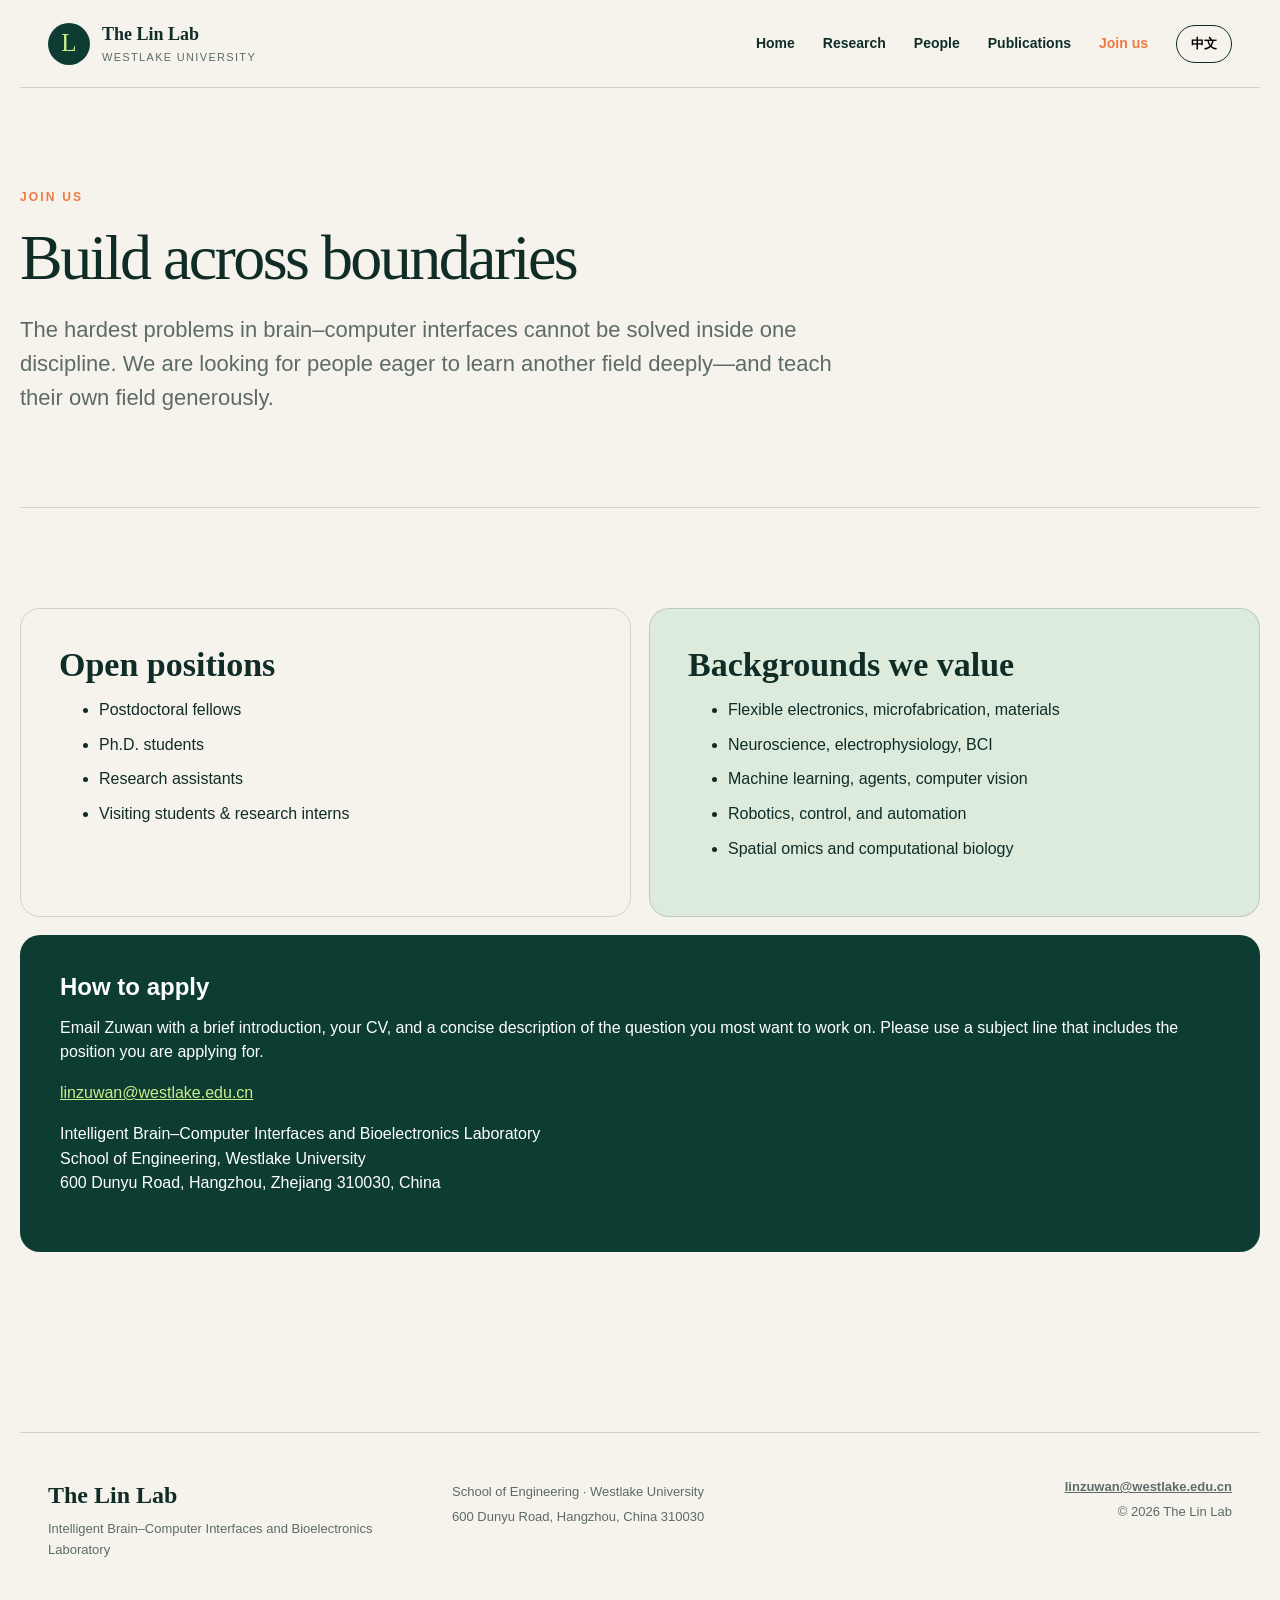
==== join.html @ be846b17 "Rebuild lab site as bilingual multi-page experience" ====
<!doctype html><html lang="en"><head><meta charset="utf-8"><meta name="viewport" content="width=device-width,initial-scale=1"><title>Join · The Lin Lab</title><link rel="stylesheet" href="site-v2.css"><script defer src="site-v2.js"></script></head><body><header class="site-header" data-site-header></header><main><section class="page-intro wrap"><div class="eyebrow" data-en="Join us" data-zh="加入我们"></div><h1 data-en="Build across boundaries" data-zh="跨越边界，创造未来"></h1><p data-en="The hardest problems in brain–computer interfaces cannot be solved inside one discipline. We are looking for people eager to learn another field deeply—and teach their own field generously." data-zh="脑机接口中最困难的问题，无法在单一学科内解决。我们寻找愿意深入学习另一领域、也乐于分享自身专长的伙伴。"></p></section><section class="section wrap"><div class="join-grid"><article class="join-card"><h2 data-en="Open positions" data-zh="招募岗位"></h2><ul><li data-en="Postdoctoral fellows" data-zh="博士后"></li><li data-en="Ph.D. students" data-zh="博士研究生"></li><li data-en="Research assistants" data-zh="科研助理"></li><li data-en="Visiting students &amp; research interns" data-zh="访问学生与科研实习生"></li></ul></article><article class="join-card"><h2 data-en="Backgrounds we value" data-zh="我们重视的背景"></h2><ul><li data-en="Flexible electronics, microfabrication, materials" data-zh="柔性电子、微纳加工与材料"></li><li data-en="Neuroscience, electrophysiology, BCI" data-zh="神经科学、电生理与脑机接口"></li><li data-en="Machine learning, agents, computer vision" data-zh="机器学习、智能体与计算机视觉"></li><li data-en="Robotics, control, and automation" data-zh="机器人、控制与自动化"></li><li data-en="Spatial omics and computational biology" data-zh="空间组学与计算生物学"></li></ul></article></div><div class="contact-box"><h2 data-en="How to apply" data-zh="申请方式"></h2><p data-en="Email Zuwan with a brief introduction, your CV, and a concise description of the question you most want to work on. Please use a subject line that includes the position you are applying for." data-zh="请发送邮件给林祖万，并附上简短自我介绍、个人简历，以及你最希望探索的科学问题。邮件主题请注明申请岗位。"></p><p><a href="mailto:linzuwan@westlake.edu.cn">linzuwan@westlake.edu.cn</a></p><p data-en="Intelligent Brain–Computer Interfaces and Bioelectronics Laboratory<br>School of Engineering, Westlake University<br>600 Dunyu Road, Hangzhou, Zhejiang 310030, China" data-zh="智能脑机接口与生物电子实验室<br>西湖大学工学院<br>浙江省杭州市西湖区墩余路600号，310030"></p></div></section></main><footer class="site-footer" data-site-footer></footer></body></html>
---- site-v2.css ----
:root{--ink:#102c27;--paper:#f6f3ec;--white:#fff;--green:#0d3d32;--mint:#dcebdc;--lime:#cdec8b;--orange:#ef7944;--line:rgba(16,44,39,.16);--muted:#5d6b67;--max:1240px}*{box-sizing:border-box}html{scroll-behavior:smooth}body{margin:0;background:var(--paper);color:var(--ink);font-family:Inter,"Helvetica Neue",Arial,"PingFang SC","Microsoft YaHei",sans-serif;line-height:1.55}a{color:inherit}img{display:block;max-width:100%}.site-header{height:88px;display:flex;align-items:center;gap:28px;max-width:var(--max);margin:auto;padding:0 28px;border-bottom:1px solid var(--line)}.brand{display:flex;align-items:center;gap:12px;text-decoration:none;margin-right:auto}.brand-mark{display:grid;place-items:center;width:42px;height:42px;border-radius:50%;background:var(--green);color:var(--lime);font-family:Georgia,serif;font-size:25px}.brand b,.brand small{display:block}.brand b{font-family:Georgia,serif;font-size:18px}.brand small{font-size:11px;letter-spacing:.12em;text-transform:uppercase;color:var(--muted)}nav{display:flex;gap:28px}nav a{text-decoration:none;font-size:14px;font-weight:650}nav a[aria-current=page]{color:var(--orange)}.language-toggle,.menu-toggle{border:1px solid var(--ink);background:transparent;border-radius:99px;padding:9px 14px;font-weight:700}.menu-toggle{display:none}.wrap{max-width:var(--max);margin:auto;padding:0 28px}.hero{display:grid;grid-template-columns:1.1fr .9fr;min-height:680px;border-bottom:1px solid var(--line)}.hero-copy{padding:90px 5vw 70px max(28px,calc((100vw - var(--max))/2 + 28px));display:flex;flex-direction:column;justify-content:center}.eyebrow{font-size:12px;font-weight:800;letter-spacing:.18em;text-transform:uppercase;color:var(--orange)}h1,h2,h3{margin:0;line-height:1.03}h1{font-family:Georgia,"Times New Roman",serif;font-size:clamp(54px,7.2vw,108px);font-weight:500;letter-spacing:-.055em}.hero h1 em{color:var(--green);font-style:italic}.lead{max-width:720px;font-size:clamp(18px,1.7vw,24px);color:var(--muted);margin:28px 0}.button-row{display:flex;gap:12px;flex-wrap:wrap}.button{display:inline-block;padding:13px 20px;border-radius:99px;background:var(--green);color:white;text-decoration:none;font-size:14px;font-weight:750}.button.secondary{background:transparent;border:1px solid var(--ink);color:var(--ink)}.hero-art{background:var(--green);position:relative;overflow:hidden;display:grid;place-items:center}.orbit{width:min(78%,500px);aspect-ratio:1;border:1px solid rgba(255,255,255,.4);border-radius:50%;position:relative;animation:spin 40s linear infinite}.orbit:before,.orbit:after{content:"";position:absolute;border-radius:50%;border:1px solid rgba(255,255,255,.22)}.orbit:before{inset:15%}.orbit:after{inset:34%;background:var(--lime);border:0}.node{position:absolute;width:92px;height:92px;border-radius:50%;display:grid;place-items:center;text-align:center;font-weight:800;font-size:13px;line-height:1.15;background:var(--paper);color:var(--green);animation:spin 40s linear infinite reverse}.node.one{left:-25px;top:46%}.node.two{right:4%;top:-24px;background:var(--orange);color:white}.node.three{right:-15px;bottom:5%;background:var(--mint)}@keyframes spin{to{transform:rotate(360deg)}}.section{padding:100px 0}.section-head{display:grid;grid-template-columns:.55fr 1.45fr;gap:30px;margin-bottom:52px}.section-head h2,.page-intro h1{font-family:Georgia,serif;font-size:clamp(44px,5vw,72px);font-weight:500;letter-spacing:-.04em}.section-head p{font-size:20px;color:var(--muted);max-width:720px;margin:0}.framework{display:grid;grid-template-columns:repeat(3,1fr);gap:16px}.framework article{min-height:350px;padding:32px;border:1px solid var(--line);border-radius:20px;display:flex;flex-direction:column}.framework article:nth-child(2){background:var(--mint)}.framework article:nth-child(3){background:var(--green);color:white}.number{font-family:Georgia,serif;font-size:52px;color:var(--orange)}.framework h3{font-family:Georgia,serif;font-size:31px;margin:auto 0 15px}.framework p{margin:0;opacity:.75}.flow{margin-top:18px;border:1px solid var(--line);border-radius:99px;padding:18px 25px;display:flex;justify-content:space-between;text-transform:uppercase;font-size:12px;font-weight:800;letter-spacing:.11em}.flow i{color:var(--orange)}.dark{background:var(--green);color:white}.dark .section-head p{color:rgba(255,255,255,.67)}.work-grid{display:grid;grid-template-columns:1.2fr .8fr;gap:18px}.work-card{position:relative;background:white;border-radius:20px;overflow:hidden;min-height:360px}.work-card img{width:100%;height:100%;object-fit:cover}.work-card:first-child{grid-row:span 2}.work-card .caption{position:absolute;left:14px;right:14px;bottom:14px;background:rgba(246,243,236,.94);padding:18px;border-radius:14px}.caption small{color:var(--orange);font-weight:800;text-transform:uppercase}.caption h3{font-size:20px;margin-top:5px}.join-band{display:grid;grid-template-columns:1.2fr .8fr;gap:30px;align-items:end;padding:70px;border-radius:24px;background:var(--lime)}.join-band h2{font-family:Georgia,serif;font-size:clamp(44px,6vw,78px);font-weight:500}.join-band p{font-size:20px}.page-intro{padding:100px 0 70px;border-bottom:1px solid var(--line)}.page-intro .eyebrow{margin-bottom:18px}.page-intro p{font-size:22px;max-width:850px;color:var(--muted)}.pillar{display:grid;grid-template-columns:130px 1fr 1fr;gap:30px;padding:46px 0;border-top:1px solid var(--line)}.pillar-index{font-family:Georgia,serif;font-size:58px;color:var(--orange)}.pillar h2{font-family:Georgia,serif;font-size:36px}.pillar p{margin:0;color:var(--muted)}.methods{display:flex;flex-wrap:wrap;gap:10px;margin-top:25px}.methods span{border:1px solid var(--line);padding:9px 13px;border-radius:99px;font-size:12px;font-weight:750}.person{display:grid;grid-template-columns:.7fr 1.3fr;gap:70px;align-items:start}.person img{border-radius:20px;width:100%;aspect-ratio:4/5;object-fit:cover}.person h2{font-family:Georgia,serif;font-size:52px}.person .role{color:var(--orange);font-weight:750}.person p{font-size:18px;color:var(--muted)}.timeline{margin-top:30px;border-top:1px solid var(--line)}.timeline div{display:grid;grid-template-columns:100px 1fr;gap:15px;padding:12px 0;border-bottom:1px solid var(--line)}.recruit-card{padding:38px;border-radius:20px;background:var(--mint)}.pub-category{margin:85px 0}.pub-category-head{display:grid;grid-template-columns:.7fr 1.3fr;gap:25px;margin-bottom:25px}.pub-category h2{font-family:Georgia,serif;font-size:40px}.publication{display:grid;grid-template-columns:260px 1fr;gap:28px;padding:24px 0;border-top:1px solid var(--line)}.publication img{width:260px;height:160px;object-fit:cover;border-radius:12px;background:white}.publication h3{font-size:20px;line-height:1.25}.authors{font-size:13px;color:var(--muted);margin:10px 0}.venue{font-weight:750}.pub-link{display:inline-block;margin-top:9px;color:var(--orange);font-size:13px;font-weight:800}.join-grid{display:grid;grid-template-columns:1fr 1fr;gap:18px}.join-card{padding:38px;border:1px solid var(--line);border-radius:20px}.join-card:nth-child(2){background:var(--mint)}.join-card h2{font-family:Georgia,serif;font-size:34px}.join-card li{margin-bottom:10px}.contact-box{margin-top:18px;padding:40px;background:var(--green);border-radius:20px;color:white}.contact-box a{color:var(--lime)}.site-footer{max-width:var(--max);margin:80px auto 0;padding:44px 28px;border-top:1px solid var(--line);display:grid;grid-template-columns:1fr 1fr 1fr;gap:28px;font-size:13px;color:var(--muted)}.footer-brand{font-family:Georgia,serif;font-size:24px;color:var(--ink);text-decoration:none}.site-footer p{margin:5px 0}.site-footer>div:last-child{text-align:right}.site-footer a{font-weight:700}
@media(max-width:800px){.site-header{height:auto;min-height:76px;flex-wrap:wrap;padding:16px 20px}.menu-toggle{display:block}.site-header nav{display:none;order:4;width:100%;flex-direction:column;gap:0}.site-header.menu-open nav{display:flex}.site-header nav a{padding:12px 0;border-top:1px solid var(--line)}.language-toggle{padding:8px 11px}.hero{grid-template-columns:1fr}.hero-copy{padding:75px 22px}.hero-art{min-height:420px}.section{padding:70px 0}.wrap{padding:0 20px}.section-head,.framework,.work-grid,.join-band,.person,.pub-category-head,.join-grid,.site-footer{grid-template-columns:1fr}.framework article{min-height:270px}.flow{border-radius:18px;flex-wrap:wrap;gap:10px}.work-card:first-child{grid-row:auto}.work-card{min-height:300px}.join-band{padding:38px}.pillar{grid-template-columns:70px 1fr}.pillar>p{grid-column:2}.publication{grid-template-columns:110px 1fr;gap:15px}.publication img{width:110px;height:100px}.site-footer>div:last-child{text-align:left}}
@media(prefers-reduced-motion:reduce){html{scroll-behavior:auto}.orbit,.node{animation:none}}
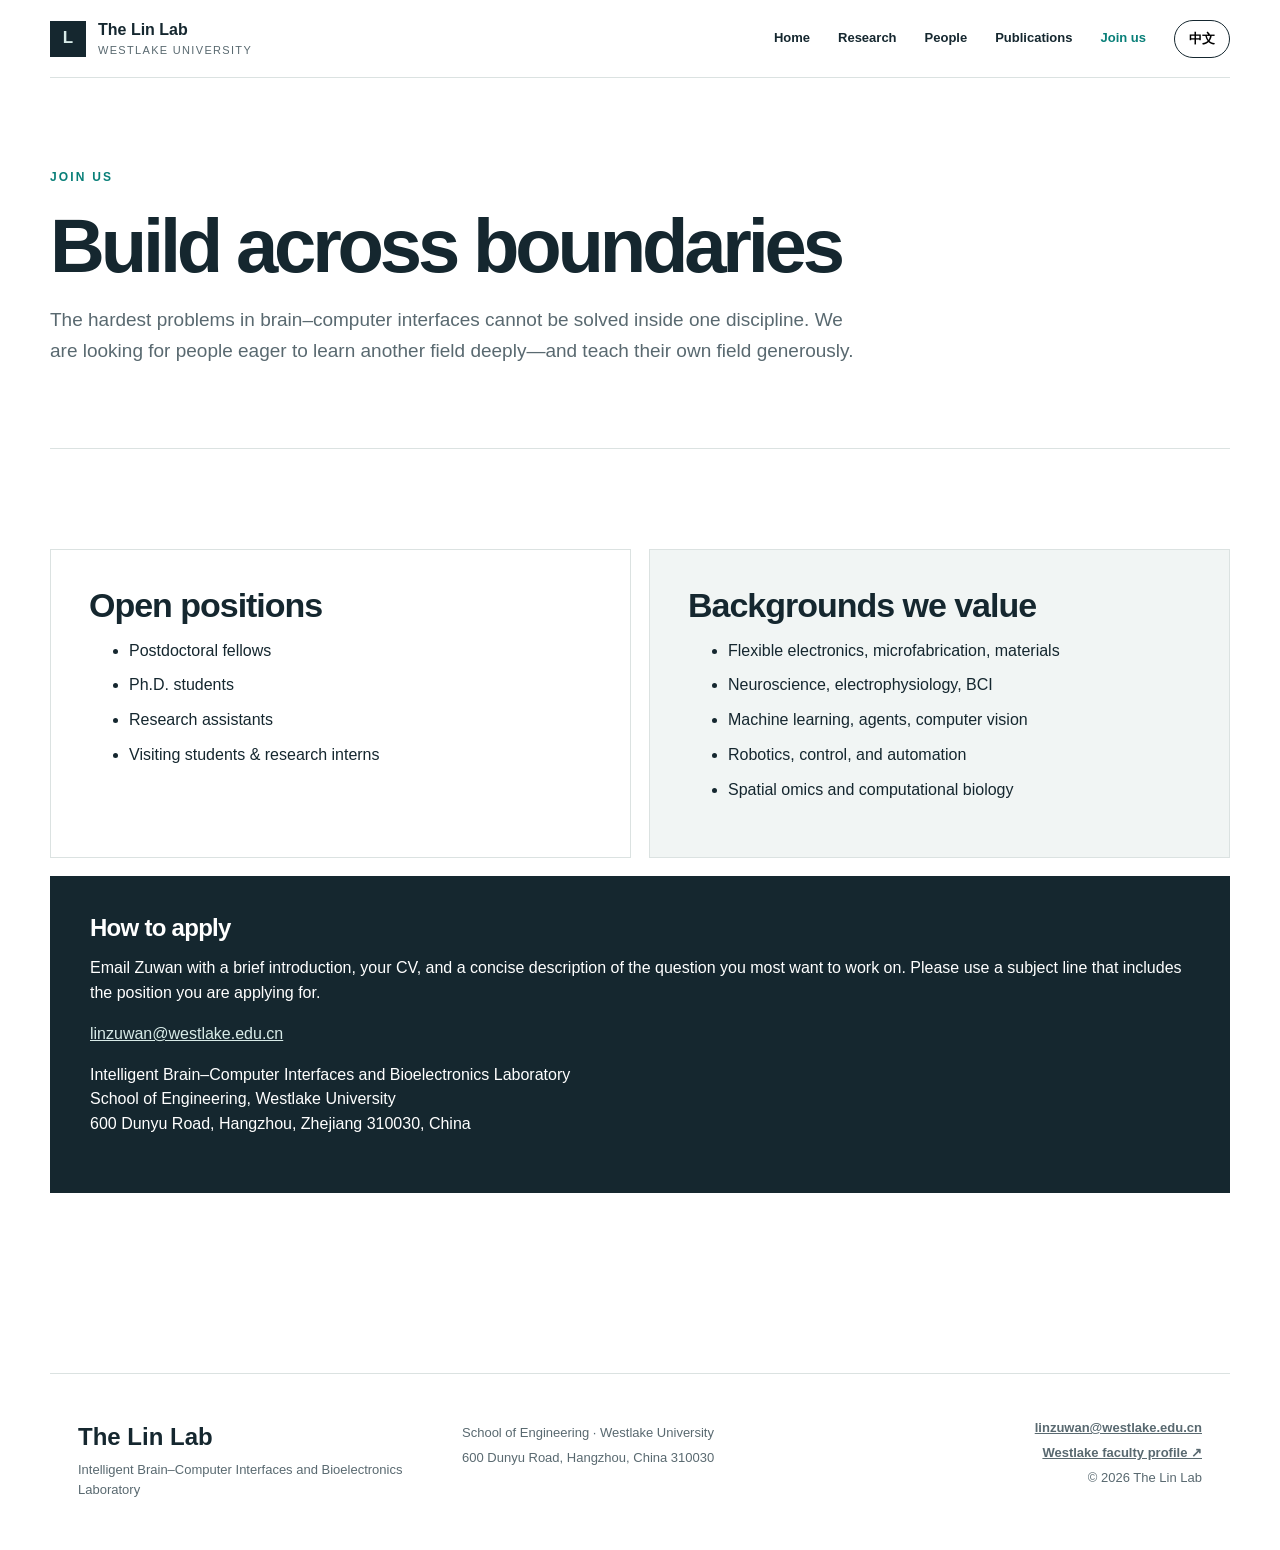
==== commit 3e1141c4: "Refine lab site with clean academic layout" ====
--- a/join.html
+++ b/join.html
@@ -1 +1 @@
-<!doctype html><html lang="en"><head><meta charset="utf-8"><meta name="viewport" content="width=device-width,initial-scale=1"><title>Join · The Lin Lab</title><link rel="stylesheet" href="site-v2.css"><script defer src="site-v2.js"></script></head><body><header class="site-header" data-site-header></header><main><section class="page-intro wrap"><div class="eyebrow" data-en="Join us" data-zh="加入我们"></div><h1 data-en="Build across boundaries" data-zh="跨越边界，创造未来"></h1><p data-en="The hardest problems in brain–computer interfaces cannot be solved inside one discipline. We are looking for people eager to learn another field deeply—and teach their own field generously." data-zh="脑机接口中最困难的问题，无法在单一学科内解决。我们寻找愿意深入学习另一领域、也乐于分享自身专长的伙伴。"></p></section><section class="section wrap"><div class="join-grid"><article class="join-card"><h2 data-en="Open positions" data-zh="招募岗位"></h2><ul><li data-en="Postdoctoral fellows" data-zh="博士后"></li><li data-en="Ph.D. students" data-zh="博士研究生"></li><li data-en="Research assistants" data-zh="科研助理"></li><li data-en="Visiting students &amp; research interns" data-zh="访问学生与科研实习生"></li></ul></article><article class="join-card"><h2 data-en="Backgrounds we value" data-zh="我们重视的背景"></h2><ul><li data-en="Flexible electronics, microfabrication, materials" data-zh="柔性电子、微纳加工与材料"></li><li data-en="Neuroscience, electrophysiology, BCI" data-zh="神经科学、电生理与脑机接口"></li><li data-en="Machine learning, agents, computer vision" data-zh="机器学习、智能体与计算机视觉"></li><li data-en="Robotics, control, and automation" data-zh="机器人、控制与自动化"></li><li data-en="Spatial omics and computational biology" data-zh="空间组学与计算生物学"></li></ul></article></div><div class="contact-box"><h2 data-en="How to apply" data-zh="申请方式"></h2><p data-en="Email Zuwan with a brief introduction, your CV, and a concise description of the question you most want to work on. Please use a subject line that includes the position you are applying for." data-zh="请发送邮件给林祖万，并附上简短自我介绍、个人简历，以及你最希望探索的科学问题。邮件主题请注明申请岗位。"></p><p><a href="mailto:linzuwan@westlake.edu.cn">linzuwan@westlake.edu.cn</a></p><p data-en="Intelligent Brain–Computer Interfaces and Bioelectronics Laboratory<br>School of Engineering, Westlake University<br>600 Dunyu Road, Hangzhou, Zhejiang 310030, China" data-zh="智能脑机接口与生物电子实验室<br>西湖大学工学院<br>浙江省杭州市西湖区墩余路600号，310030"></p></div></section></main><footer class="site-footer" data-site-footer></footer></body></html>
+<!doctype html><html lang="en"><head><meta charset="utf-8"><meta name="viewport" content="width=device-width,initial-scale=1"><title>Join · The Lin Lab</title><meta name="description" content="Join the founding team of the Lin Lab at Westlake University."><meta property="og:title" content="Join · The Lin Lab"><meta property="og:description" content="Build across boundaries in bioelectronics, neuroscience, AI, robotics, and quantitative biology."><meta property="og:image" content="https://linzw14.github.io/og-v4.png"><meta name="twitter:card" content="summary_large_image"><meta name="twitter:image" content="https://linzw14.github.io/og-v4.png"><link rel="stylesheet" href="site-v2.css"><script defer src="site-v2.js"></script></head><body><header class="site-header" data-site-header></header><main><section class="page-intro wrap"><div class="eyebrow" data-en="Join us" data-zh="加入我们"></div><h1 data-en="Build across boundaries" data-zh="跨越边界，创造未来"></h1><p data-en="The hardest problems in brain–computer interfaces cannot be solved inside one discipline. We are looking for people eager to learn another field deeply—and teach their own field generously." data-zh="脑机接口中最困难的问题，无法在单一学科内解决。我们寻找愿意深入学习另一领域、也乐于分享自身专长的伙伴。"></p></section><section class="section wrap"><div class="join-grid"><article class="join-card"><h2 data-en="Open positions" data-zh="招募岗位"></h2><ul><li data-en="Postdoctoral fellows" data-zh="博士后"></li><li data-en="Ph.D. students" data-zh="博士研究生"></li><li data-en="Research assistants" data-zh="科研助理"></li><li data-en="Visiting students &amp; research interns" data-zh="访问学生与科研实习生"></li></ul></article><article class="join-card"><h2 data-en="Backgrounds we value" data-zh="我们重视的背景"></h2><ul><li data-en="Flexible electronics, microfabrication, materials" data-zh="柔性电子、微纳加工与材料"></li><li data-en="Neuroscience, electrophysiology, BCI" data-zh="神经科学、电生理与脑机接口"></li><li data-en="Machine learning, agents, computer vision" data-zh="机器学习、智能体与计算机视觉"></li><li data-en="Robotics, control, and automation" data-zh="机器人、控制与自动化"></li><li data-en="Spatial omics and computational biology" data-zh="空间组学与计算生物学"></li></ul></article></div><div class="contact-box"><h2 data-en="How to apply" data-zh="申请方式"></h2><p data-en="Email Zuwan with a brief introduction, your CV, and a concise description of the question you most want to work on. Please use a subject line that includes the position you are applying for." data-zh="请发送邮件给林祖万，并附上简短自我介绍、个人简历，以及你最希望探索的科学问题。邮件主题请注明申请岗位。"></p><p><a href="mailto:linzuwan@westlake.edu.cn">linzuwan@westlake.edu.cn</a></p><p data-en="Intelligent Brain–Computer Interfaces and Bioelectronics Laboratory<br>School of Engineering, Westlake University<br>600 Dunyu Road, Hangzhou, Zhejiang 310030, China" data-zh="智能脑机接口与生物电子实验室<br>西湖大学工学院<br>浙江省杭州市西湖区墩余路600号，310030"></p></div></section></main><footer class="site-footer" data-site-footer></footer></body></html>
--- a/site-v2.css
+++ b/site-v2.css
@@ -1,3 +1,121 @@
-:root{--ink:#102c27;--paper:#f6f3ec;--white:#fff;--green:#0d3d32;--mint:#dcebdc;--lime:#cdec8b;--orange:#ef7944;--line:rgba(16,44,39,.16);--muted:#5d6b67;--max:1240px}*{box-sizing:border-box}html{scroll-behavior:smooth}body{margin:0;background:var(--paper);color:var(--ink);font-family:Inter,"Helvetica Neue",Arial,"PingFang SC","Microsoft YaHei",sans-serif;line-height:1.55}a{color:inherit}img{display:block;max-width:100%}.site-header{height:88px;display:flex;align-items:center;gap:28px;max-width:var(--max);margin:auto;padding:0 28px;border-bottom:1px solid var(--line)}.brand{display:flex;align-items:center;gap:12px;text-decoration:none;margin-right:auto}.brand-mark{display:grid;place-items:center;width:42px;height:42px;border-radius:50%;background:var(--green);color:var(--lime);font-family:Georgia,serif;font-size:25px}.brand b,.brand small{display:block}.brand b{font-family:Georgia,serif;font-size:18px}.brand small{font-size:11px;letter-spacing:.12em;text-transform:uppercase;color:var(--muted)}nav{display:flex;gap:28px}nav a{text-decoration:none;font-size:14px;font-weight:650}nav a[aria-current=page]{color:var(--orange)}.language-toggle,.menu-toggle{border:1px solid var(--ink);background:transparent;border-radius:99px;padding:9px 14px;font-weight:700}.menu-toggle{display:none}.wrap{max-width:var(--max);margin:auto;padding:0 28px}.hero{display:grid;grid-template-columns:1.1fr .9fr;min-height:680px;border-bottom:1px solid var(--line)}.hero-copy{padding:90px 5vw 70px max(28px,calc((100vw - var(--max))/2 + 28px));display:flex;flex-direction:column;justify-content:center}.eyebrow{font-size:12px;font-weight:800;letter-spacing:.18em;text-transform:uppercase;color:var(--orange)}h1,h2,h3{margin:0;line-height:1.03}h1{font-family:Georgia,"Times New Roman",serif;font-size:clamp(54px,7.2vw,108px);font-weight:500;letter-spacing:-.055em}.hero h1 em{color:var(--green);font-style:italic}.lead{max-width:720px;font-size:clamp(18px,1.7vw,24px);color:var(--muted);margin:28px 0}.button-row{display:flex;gap:12px;flex-wrap:wrap}.button{display:inline-block;padding:13px 20px;border-radius:99px;background:var(--green);color:white;text-decoration:none;font-size:14px;font-weight:750}.button.secondary{background:transparent;border:1px solid var(--ink);color:var(--ink)}.hero-art{background:var(--green);position:relative;overflow:hidden;display:grid;place-items:center}.orbit{width:min(78%,500px);aspect-ratio:1;border:1px solid rgba(255,255,255,.4);border-radius:50%;position:relative;animation:spin 40s linear infinite}.orbit:before,.orbit:after{content:"";position:absolute;border-radius:50%;border:1px solid rgba(255,255,255,.22)}.orbit:before{inset:15%}.orbit:after{inset:34%;background:var(--lime);border:0}.node{position:absolute;width:92px;height:92px;border-radius:50%;display:grid;place-items:center;text-align:center;font-weight:800;font-size:13px;line-height:1.15;background:var(--paper);color:var(--green);animation:spin 40s linear infinite reverse}.node.one{left:-25px;top:46%}.node.two{right:4%;top:-24px;background:var(--orange);color:white}.node.three{right:-15px;bottom:5%;background:var(--mint)}@keyframes spin{to{transform:rotate(360deg)}}.section{padding:100px 0}.section-head{display:grid;grid-template-columns:.55fr 1.45fr;gap:30px;margin-bottom:52px}.section-head h2,.page-intro h1{font-family:Georgia,serif;font-size:clamp(44px,5vw,72px);font-weight:500;letter-spacing:-.04em}.section-head p{font-size:20px;color:var(--muted);max-width:720px;margin:0}.framework{display:grid;grid-template-columns:repeat(3,1fr);gap:16px}.framework article{min-height:350px;padding:32px;border:1px solid var(--line);border-radius:20px;display:flex;flex-direction:column}.framework article:nth-child(2){background:var(--mint)}.framework article:nth-child(3){background:var(--green);color:white}.number{font-family:Georgia,serif;font-size:52px;color:var(--orange)}.framework h3{font-family:Georgia,serif;font-size:31px;margin:auto 0 15px}.framework p{margin:0;opacity:.75}.flow{margin-top:18px;border:1px solid var(--line);border-radius:99px;padding:18px 25px;display:flex;justify-content:space-between;text-transform:uppercase;font-size:12px;font-weight:800;letter-spacing:.11em}.flow i{color:var(--orange)}.dark{background:var(--green);color:white}.dark .section-head p{color:rgba(255,255,255,.67)}.work-grid{display:grid;grid-template-columns:1.2fr .8fr;gap:18px}.work-card{position:relative;background:white;border-radius:20px;overflow:hidden;min-height:360px}.work-card img{width:100%;height:100%;object-fit:cover}.work-card:first-child{grid-row:span 2}.work-card .caption{position:absolute;left:14px;right:14px;bottom:14px;background:rgba(246,243,236,.94);padding:18px;border-radius:14px}.caption small{color:var(--orange);font-weight:800;text-transform:uppercase}.caption h3{font-size:20px;margin-top:5px}.join-band{display:grid;grid-template-columns:1.2fr .8fr;gap:30px;align-items:end;padding:70px;border-radius:24px;background:var(--lime)}.join-band h2{font-family:Georgia,serif;font-size:clamp(44px,6vw,78px);font-weight:500}.join-band p{font-size:20px}.page-intro{padding:100px 0 70px;border-bottom:1px solid var(--line)}.page-intro .eyebrow{margin-bottom:18px}.page-intro p{font-size:22px;max-width:850px;color:var(--muted)}.pillar{display:grid;grid-template-columns:130px 1fr 1fr;gap:30px;padding:46px 0;border-top:1px solid var(--line)}.pillar-index{font-family:Georgia,serif;font-size:58px;color:var(--orange)}.pillar h2{font-family:Georgia,serif;font-size:36px}.pillar p{margin:0;color:var(--muted)}.methods{display:flex;flex-wrap:wrap;gap:10px;margin-top:25px}.methods span{border:1px solid var(--line);padding:9px 13px;border-radius:99px;font-size:12px;font-weight:750}.person{display:grid;grid-template-columns:.7fr 1.3fr;gap:70px;align-items:start}.person img{border-radius:20px;width:100%;aspect-ratio:4/5;object-fit:cover}.person h2{font-family:Georgia,serif;font-size:52px}.person .role{color:var(--orange);font-weight:750}.person p{font-size:18px;color:var(--muted)}.timeline{margin-top:30px;border-top:1px solid var(--line)}.timeline div{display:grid;grid-template-columns:100px 1fr;gap:15px;padding:12px 0;border-bottom:1px solid var(--line)}.recruit-card{padding:38px;border-radius:20px;background:var(--mint)}.pub-category{margin:85px 0}.pub-category-head{display:grid;grid-template-columns:.7fr 1.3fr;gap:25px;margin-bottom:25px}.pub-category h2{font-family:Georgia,serif;font-size:40px}.publication{display:grid;grid-template-columns:260px 1fr;gap:28px;padding:24px 0;border-top:1px solid var(--line)}.publication img{width:260px;height:160px;object-fit:cover;border-radius:12px;background:white}.publication h3{font-size:20px;line-height:1.25}.authors{font-size:13px;color:var(--muted);margin:10px 0}.venue{font-weight:750}.pub-link{display:inline-block;margin-top:9px;color:var(--orange);font-size:13px;font-weight:800}.join-grid{display:grid;grid-template-columns:1fr 1fr;gap:18px}.join-card{padding:38px;border:1px solid var(--line);border-radius:20px}.join-card:nth-child(2){background:var(--mint)}.join-card h2{font-family:Georgia,serif;font-size:34px}.join-card li{margin-bottom:10px}.contact-box{margin-top:18px;padding:40px;background:var(--green);border-radius:20px;color:white}.contact-box a{color:var(--lime)}.site-footer{max-width:var(--max);margin:80px auto 0;padding:44px 28px;border-top:1px solid var(--line);display:grid;grid-template-columns:1fr 1fr 1fr;gap:28px;font-size:13px;color:var(--muted)}.footer-brand{font-family:Georgia,serif;font-size:24px;color:var(--ink);text-decoration:none}.site-footer p{margin:5px 0}.site-footer>div:last-child{text-align:right}.site-footer a{font-weight:700}
+:root{--ink:#15272f;--paper:#fff;--white:#fff;--green:#15272f;--mint:#f1f5f4;--lime:#d8ebe8;--orange:#087f78;--line:#dbe2e1;--muted:#596970;--max:1180px}*{box-sizing:border-box}html{scroll-behavior:smooth}body{margin:0;background:var(--paper);color:var(--ink);font-family:Inter,"Helvetica Neue",Arial,"PingFang SC","Microsoft YaHei",sans-serif;line-height:1.55}a{color:inherit}img{display:block;max-width:100%}.site-header{height:88px;display:flex;align-items:center;gap:28px;max-width:var(--max);margin:auto;padding:0 28px;border-bottom:1px solid var(--line)}.brand{display:flex;align-items:center;gap:12px;text-decoration:none;margin-right:auto}.brand-mark{display:grid;place-items:center;width:42px;height:42px;border-radius:50%;background:var(--green);color:var(--lime);font-family:Georgia,serif;font-size:25px}.brand b,.brand small{display:block}.brand b{font-family:Georgia,serif;font-size:18px}.brand small{font-size:11px;letter-spacing:.12em;text-transform:uppercase;color:var(--muted)}nav{display:flex;gap:28px}nav a{text-decoration:none;font-size:14px;font-weight:650}nav a[aria-current=page]{color:var(--orange)}.language-toggle,.menu-toggle{border:1px solid var(--ink);background:transparent;border-radius:99px;padding:9px 14px;font-weight:700}.menu-toggle{display:none}.wrap{max-width:var(--max);margin:auto;padding:0 28px}.hero{display:grid;grid-template-columns:1.1fr .9fr;min-height:680px;border-bottom:1px solid var(--line)}.hero-copy{padding:90px 5vw 70px max(28px,calc((100vw - var(--max))/2 + 28px));display:flex;flex-direction:column;justify-content:center}.eyebrow{font-size:12px;font-weight:800;letter-spacing:.18em;text-transform:uppercase;color:var(--orange)}h1,h2,h3{margin:0;line-height:1.03}h1{font-family:Georgia,"Times New Roman",serif;font-size:clamp(54px,7.2vw,108px);font-weight:500;letter-spacing:-.055em}.hero h1 em{color:var(--green);font-style:italic}.lead{max-width:720px;font-size:clamp(18px,1.7vw,24px);color:var(--muted);margin:28px 0}.button-row{display:flex;gap:12px;flex-wrap:wrap}.button{display:inline-block;padding:13px 20px;border-radius:99px;background:var(--green);color:white;text-decoration:none;font-size:14px;font-weight:750}.button.secondary{background:transparent;border:1px solid var(--ink);color:var(--ink)}.hero-art{background:var(--green);position:relative;overflow:hidden;display:grid;place-items:center}.orbit{width:min(78%,500px);aspect-ratio:1;border:1px solid rgba(255,255,255,.4);border-radius:50%;position:relative;animation:spin 40s linear infinite}.orbit:before,.orbit:after{content:"";position:absolute;border-radius:50%;border:1px solid rgba(255,255,255,.22)}.orbit:before{inset:15%}.orbit:after{inset:34%;background:var(--lime);border:0}.node{position:absolute;width:92px;height:92px;border-radius:50%;display:grid;place-items:center;text-align:center;font-weight:800;font-size:13px;line-height:1.15;background:var(--paper);color:var(--green);animation:spin 40s linear infinite reverse}.node.one{left:-25px;top:46%}.node.two{right:4%;top:-24px;background:var(--orange);color:white}.node.three{right:-15px;bottom:5%;background:var(--mint)}@keyframes spin{to{transform:rotate(360deg)}}.section{padding:100px 0}.section-head{display:grid;grid-template-columns:.55fr 1.45fr;gap:30px;margin-bottom:52px}.section-head h2,.page-intro h1{font-family:Georgia,serif;font-size:clamp(44px,5vw,72px);font-weight:500;letter-spacing:-.04em}.section-head p{font-size:20px;color:var(--muted);max-width:720px;margin:0}.framework{display:grid;grid-template-columns:repeat(3,1fr);gap:16px}.framework article{min-height:350px;padding:32px;border:1px solid var(--line);border-radius:20px;display:flex;flex-direction:column}.framework article:nth-child(2){background:var(--mint)}.framework article:nth-child(3){background:var(--green);color:white}.number{font-family:Georgia,serif;font-size:52px;color:var(--orange)}.framework h3{font-family:Georgia,serif;font-size:31px;margin:auto 0 15px}.framework p{margin:0;opacity:.75}.flow{margin-top:18px;border:1px solid var(--line);border-radius:99px;padding:18px 25px;display:flex;justify-content:space-between;text-transform:uppercase;font-size:12px;font-weight:800;letter-spacing:.11em}.flow i{color:var(--orange)}.dark{background:var(--green);color:white}.dark .section-head p{color:rgba(255,255,255,.67)}.work-grid{display:grid;grid-template-columns:1.2fr .8fr;gap:18px}.work-card{position:relative;background:white;border-radius:20px;overflow:hidden;min-height:360px}.work-card img{width:100%;height:100%;object-fit:cover}.work-card:first-child{grid-row:span 2}.work-card .caption{position:absolute;left:14px;right:14px;bottom:14px;background:rgba(246,243,236,.94);padding:18px;border-radius:14px}.caption small{color:var(--orange);font-weight:800;text-transform:uppercase}.caption h3{font-size:20px;margin-top:5px}.join-band{display:grid;grid-template-columns:1.2fr .8fr;gap:30px;align-items:end;padding:70px;border-radius:24px;background:var(--lime)}.join-band h2{font-family:Georgia,serif;font-size:clamp(44px,6vw,78px);font-weight:500}.join-band p{font-size:20px}.page-intro{padding:100px 0 70px;border-bottom:1px solid var(--line)}.page-intro .eyebrow{margin-bottom:18px}.page-intro p{font-size:22px;max-width:850px;color:var(--muted)}.pillar{display:grid;grid-template-columns:130px 1fr 1fr;gap:30px;padding:46px 0;border-top:1px solid var(--line)}.pillar-index{font-family:Georgia,serif;font-size:58px;color:var(--orange)}.pillar h2{font-family:Georgia,serif;font-size:36px}.pillar p{margin:0;color:var(--muted)}.methods{display:flex;flex-wrap:wrap;gap:10px;margin-top:25px}.methods span{border:1px solid var(--line);padding:9px 13px;border-radius:99px;font-size:12px;font-weight:750}.person{display:grid;grid-template-columns:.7fr 1.3fr;gap:70px;align-items:start}.person img{border-radius:20px;width:100%;aspect-ratio:4/5;object-fit:cover}.person h2{font-family:Georgia,serif;font-size:52px}.person .role{color:var(--orange);font-weight:750}.person p{font-size:18px;color:var(--muted)}.timeline{margin-top:30px;border-top:1px solid var(--line)}.timeline div{display:grid;grid-template-columns:100px 1fr;gap:15px;padding:12px 0;border-bottom:1px solid var(--line)}.recruit-card{padding:38px;border-radius:20px;background:var(--mint)}.pub-category{margin:85px 0}.pub-category-head{display:grid;grid-template-columns:.7fr 1.3fr;gap:25px;margin-bottom:25px}.pub-category h2{font-family:Georgia,serif;font-size:40px}.publication{display:grid;grid-template-columns:260px 1fr;gap:28px;padding:24px 0;border-top:1px solid var(--line)}.publication img{width:260px;height:160px;object-fit:cover;border-radius:12px;background:white}.publication h3{font-size:20px;line-height:1.25}.authors{font-size:13px;color:var(--muted);margin:10px 0}.venue{font-weight:750}.pub-link{display:inline-block;margin-top:9px;color:var(--orange);font-size:13px;font-weight:800}.join-grid{display:grid;grid-template-columns:1fr 1fr;gap:18px}.join-card{padding:38px;border:1px solid var(--line);border-radius:20px}.join-card:nth-child(2){background:var(--mint)}.join-card h2{font-family:Georgia,serif;font-size:34px}.join-card li{margin-bottom:10px}.contact-box{margin-top:18px;padding:40px;background:var(--green);border-radius:20px;color:white}.contact-box a{color:var(--lime)}.site-footer{max-width:var(--max);margin:80px auto 0;padding:44px 28px;border-top:1px solid var(--line);display:grid;grid-template-columns:1fr 1fr 1fr;gap:28px;font-size:13px;color:var(--muted)}.footer-brand{font-family:Georgia,serif;font-size:24px;color:var(--ink);text-decoration:none}.site-footer p{margin:5px 0}.site-footer>div:last-child{text-align:right}.site-footer a{font-weight:700}
 @media(max-width:800px){.site-header{height:auto;min-height:76px;flex-wrap:wrap;padding:16px 20px}.menu-toggle{display:block}.site-header nav{display:none;order:4;width:100%;flex-direction:column;gap:0}.site-header.menu-open nav{display:flex}.site-header nav a{padding:12px 0;border-top:1px solid var(--line)}.language-toggle{padding:8px 11px}.hero{grid-template-columns:1fr}.hero-copy{padding:75px 22px}.hero-art{min-height:420px}.section{padding:70px 0}.wrap{padding:0 20px}.section-head,.framework,.work-grid,.join-band,.person,.pub-category-head,.join-grid,.site-footer{grid-template-columns:1fr}.framework article{min-height:270px}.flow{border-radius:18px;flex-wrap:wrap;gap:10px}.work-card:first-child{grid-row:auto}.work-card{min-height:300px}.join-band{padding:38px}.pillar{grid-template-columns:70px 1fr}.pillar>p{grid-column:2}.publication{grid-template-columns:110px 1fr;gap:15px}.publication img{width:110px;height:100px}.site-footer>div:last-child{text-align:left}}
 @media(prefers-reduced-motion:reduce){html{scroll-behavior:auto}.orbit,.node{animation:none}}
+
+/* Editorial homepage */
+.home-v3{--home-ink:#0b2237;--home-teal:#0b6570;--home-paper:#f4f1eb;--home-violet:#7064a8;background:var(--home-paper);color:var(--home-ink)}
+.home-v3 .site-header{border-color:rgba(11,34,55,.14)}
+.home-v3 .brand-mark{background:var(--home-ink);color:#e8efef}
+.home-v3 .button{background:var(--home-ink)}
+.home-v3 .eyebrow{color:var(--home-teal)}
+.editorial-hero{min-height:calc(100vh - 88px);display:grid;grid-template-columns:minmax(0,1.45fr) minmax(260px,.55fr);align-items:center;gap:8vw;padding-top:70px;padding-bottom:70px}
+.editorial-hero-copy{max-width:900px}
+.editorial-hero h1{font-size:clamp(68px,9vw,136px);font-weight:500;line-height:.88;letter-spacing:-.07em;margin:25px 0 35px}
+.editorial-hero h1 em{color:var(--home-teal);font-weight:400}
+.editorial-hero-copy>p{max-width:730px;font-size:clamp(19px,1.6vw,25px);line-height:1.5;color:#526272;margin:0 0 32px}
+.editorial-hero .button-row{align-items:center}
+.text-link{font-size:14px;font-weight:750;text-decoration:none;border-bottom:1px solid currentColor;padding:5px 0;margin-left:8px}
+.hero-index{border-top:1px solid rgba(11,34,55,.18)}
+.hero-index div{display:grid;grid-template-columns:45px 1fr;align-items:baseline;gap:15px;padding:22px 0;border-bottom:1px solid rgba(11,34,55,.18)}
+.hero-index b{font-family:Georgia,serif;font-size:15px;color:var(--home-teal)}
+.hero-index span{font-family:Georgia,serif;font-size:clamp(25px,2.5vw,38px)}
+.scope-section{padding:115px 0;background:#e9eeed;border-top:1px solid rgba(11,34,55,.12);border-bottom:1px solid rgba(11,34,55,.12)}
+.scope-heading{display:grid;grid-template-columns:1.15fr .85fr;gap:70px;align-items:end;margin-bottom:52px}
+.scope-heading h2{font-family:Georgia,serif;font-weight:500;font-size:clamp(48px,5.8vw,82px);letter-spacing:-.045em;margin-top:18px}
+.scope-heading>p{font-size:19px;color:#536471;margin:0 0 8px;max-width:580px}
+.scope-figure{position:relative;margin:0;overflow:hidden;border-radius:2px;background:#f7f4ef;box-shadow:0 28px 70px rgba(11,34,55,.12)}
+.scope-figure>img{width:100%;height:auto}
+.scope-core{position:absolute;left:50%;top:34%;transform:translate(-50%,-50%);color:white;text-align:center;width:19%;line-height:1.1}
+.scope-core small{display:block;font-size:10px;letter-spacing:.13em;text-transform:uppercase;color:#bdced6;margin-bottom:9px}
+.scope-core strong{font-family:Georgia,serif;font-size:clamp(14px,1.7vw,25px);font-weight:500}
+.scope-label{position:absolute;display:flex;gap:9px;align-items:center;padding:10px 14px;background:rgba(247,244,239,.9);border:1px solid rgba(11,34,55,.16);backdrop-filter:blur(10px);font-size:12px;font-weight:800;letter-spacing:.01em}
+.scope-label b{font-family:Georgia,serif;color:var(--home-teal)}
+.scope-label.molecular{left:2.2%;top:3.8%}.scope-label.neural{right:2.2%;top:3.8%}.scope-label.embodied{right:18%;top:54%}
+.scope-pipeline{display:grid;grid-template-columns:1fr auto 1fr auto 1fr auto 1fr;align-items:center;margin-top:20px;border-top:1px solid rgba(11,34,55,.18);border-bottom:1px solid rgba(11,34,55,.18)}
+.scope-pipeline div{padding:22px 8px;display:flex;gap:12px;align-items:baseline;justify-content:center;text-align:center}
+.scope-pipeline b{font-family:Georgia,serif;color:var(--home-teal)}
+.scope-pipeline span{font-size:13px;font-weight:800;text-transform:uppercase;letter-spacing:.06em}
+.scope-pipeline i{font-style:normal;color:var(--home-violet)}
+.cell-feature{padding:120px 0;background:var(--home-ink);color:white}
+.cell-feature-grid{display:grid;grid-template-columns:minmax(300px,.7fr) minmax(0,1.3fr);gap:9vw;align-items:center}
+.cell-cover-wrap{position:relative;width:min(100%,510px);justify-self:center}
+.cell-cover-wrap img{width:100%;box-shadow:0 36px 80px rgba(0,0,0,.32)}
+.cell-cover-wrap span{position:absolute;right:-22px;bottom:28px;background:#fff;color:var(--home-ink);padding:12px 17px;font-size:12px;font-weight:800;letter-spacing:.1em;text-transform:uppercase}
+.cell-feature .eyebrow{color:#8bd4d1}
+.cell-feature-copy h2{font-family:Georgia,serif;font-weight:400;font-size:clamp(46px,5.5vw,78px);letter-spacing:-.045em;max-width:810px;margin:18px 0 34px}
+.cell-feature-copy h3{font-size:21px;line-height:1.35;max-width:720px;margin-bottom:20px}
+.cell-feature-copy>p{font-size:18px;line-height:1.65;color:#b9c8d1;max-width:680px}
+.feature-meta{display:flex;gap:12px;margin:28px 0}.feature-meta span{border:1px solid rgba(255,255,255,.25);border-radius:99px;padding:8px 13px;font-size:12px;font-weight:750}
+.button.light{background:white;color:var(--home-ink)}
+.stories-section{padding-top:125px;padding-bottom:105px}
+.stories-heading{display:grid;grid-template-columns:1.15fr .85fr;gap:70px;align-items:end;margin-bottom:58px}
+.stories-heading h2{font-family:Georgia,serif;font-weight:500;font-size:clamp(48px,5.5vw,78px);letter-spacing:-.045em;margin-top:18px}
+.stories-heading>p{font-size:19px;color:#596a76;margin:0 0 8px;max-width:560px}
+.stories-grid{display:grid;grid-template-columns:repeat(3,1fr);gap:34px}
+.story-card{border-top:1px solid rgba(11,34,55,.22);padding-top:15px;display:flex;flex-direction:column}
+.story-image{display:block;background:#dfe5e5;overflow:hidden;margin-bottom:20px}
+.story-image img{width:100%;height:300px;object-fit:cover;transition:transform .45s ease}
+.story-card:hover .story-image img{transform:scale(1.025)}
+.story-cover .story-image{background:var(--home-ink)}
+.story-cover .story-image img{object-fit:contain;object-position:center;height:430px}
+.story-index{display:flex;justify-content:space-between;gap:14px;margin-bottom:20px;font-size:11px;font-weight:800;letter-spacing:.1em;text-transform:uppercase;color:var(--home-teal)}
+.story-index b{font-family:Georgia,serif}
+.story-card h3{font-family:Georgia,serif;font-size:clamp(27px,2.5vw,37px);font-weight:500;line-height:1.08;letter-spacing:-.025em;margin-bottom:14px}
+.story-card p{font-size:15px;color:#5c6c77;margin:0 0 24px}
+.story-venue{margin-top:auto;padding-top:14px;border-top:1px solid rgba(11,34,55,.12);font-size:12px;font-weight:800;letter-spacing:.08em;text-transform:uppercase}
+.all-work-link{text-align:right;margin-top:44px}.all-work-link a{font-weight:800;text-decoration:none;border-bottom:1px solid currentColor;padding-bottom:4px}
+.home-closing{display:grid;grid-template-columns:1.25fr .75fr;gap:8vw;align-items:end;padding-top:100px;padding-bottom:110px;border-top:1px solid rgba(11,34,55,.18)}
+.home-closing h2{font-family:Georgia,serif;font-size:clamp(45px,5.3vw,76px);font-weight:500;letter-spacing:-.045em;max-width:870px;margin-top:18px}
+.home-closing p{font-size:18px;color:#5b6b76;margin:0 0 25px}
+.home-v3 .site-footer{color:#65727b}
+@media(max-width:800px){.editorial-hero{min-height:auto;grid-template-columns:1fr;gap:55px;padding-top:70px;padding-bottom:70px}.editorial-hero h1{font-size:clamp(58px,18vw,92px)}.scope-section{padding:78px 0}.scope-heading,.cell-feature-grid,.stories-heading,.home-closing{grid-template-columns:1fr;gap:40px}.scope-figure{overflow:visible;margin:0 -20px}.scope-figure>img{min-height:430px;object-fit:cover;object-position:center}.scope-core{width:32%;top:32%}.scope-core small{display:none}.scope-label{font-size:10px;padding:7px 9px}.scope-label.embodied{right:6%;top:58%}.scope-pipeline{grid-template-columns:1fr}.scope-pipeline i{display:none}.scope-pipeline div{border-bottom:1px solid rgba(11,34,55,.12);justify-content:flex-start}.cell-feature{padding:80px 0}.cell-feature-grid{grid-template-columns:1fr}.cell-cover-wrap{width:min(82%,420px)}.cell-cover-wrap span{right:-10px}.cell-feature-copy h2{font-size:clamp(44px,13vw,67px)}.stories-section{padding-top:80px;padding-bottom:75px}.stories-grid{grid-template-columns:1fr;gap:55px}.story-image img,.story-cover .story-image img{height:auto;max-height:520px}.home-closing{padding-top:70px;padding-bottom:80px}}
+
+/* Clean academic homepage */
+.home-v4{--clean-ink:#15272f;--clean-muted:#596970;--clean-accent:#087f78;--clean-pale:#f1f5f4;--clean-line:#dbe2e1;background:#fff;color:var(--clean-ink)}
+.home-v4 .site-header{max-width:1180px;height:78px;padding:0;border-color:var(--clean-line)}
+.home-v4 .brand-mark{width:36px;height:36px;border-radius:0;background:var(--clean-ink);color:#fff;font-family:Arial,sans-serif;font-size:17px;font-weight:700}
+.home-v4 .brand b{font-family:Arial,sans-serif;font-size:16px}.home-v4 .brand small{font-size:10px}.home-v4 nav a{font-size:13px;font-weight:600}.home-v4 nav a[aria-current=page]{color:var(--clean-accent)}
+.home-v4 .language-toggle{border-color:var(--clean-line);font-size:12px;padding:7px 12px}
+.home-v4 .wrap{max-width:1180px}
+.lab-hero{min-height:660px;display:grid;grid-template-columns:1.35fr .65fr;gap:9vw;align-items:center;padding-top:80px;padding-bottom:80px}
+.lab-affiliation,.question-intro,.home-section-head span{font-size:11px;line-height:1.2;font-weight:700;letter-spacing:.14em;text-transform:uppercase;color:var(--clean-accent)}
+.lab-hero h1{font-family:Arial,sans-serif;font-size:clamp(64px,8vw,112px);line-height:.9;font-weight:650;letter-spacing:-.075em;margin:24px 0 36px}
+.lab-hero h2{font-family:Arial,sans-serif;font-size:clamp(31px,3.6vw,50px);line-height:1.04;font-weight:560;letter-spacing:-.045em;max-width:680px;margin:0 0 24px}
+.lab-hero-main>p{max-width:720px;font-size:18px;line-height:1.7;color:var(--clean-muted);margin:0 0 31px}
+.hero-actions{display:flex;align-items:center;flex-wrap:wrap;gap:18px}.hero-actions a{font-size:13px;font-weight:700;text-decoration:none;border-bottom:1px solid currentColor;padding:9px 0}.hero-actions .solid-link{background:var(--clean-ink);color:#fff;border:0;padding:12px 18px}
+.lab-questions{border-top:1px solid var(--clean-line)}
+.question-intro{padding:19px 0;border-bottom:1px solid var(--clean-line)}
+.lab-questions article{display:grid;grid-template-columns:32px 1fr;gap:16px;padding:21px 0;border-bottom:1px solid var(--clean-line)}
+.lab-questions article b{font-size:11px;color:var(--clean-accent)}.lab-questions article p{font-size:15px;line-height:1.45;margin:0}
+.home-research{padding:105px 0 115px;background:var(--clean-pale);border-top:1px solid var(--clean-line);border-bottom:1px solid var(--clean-line)}
+.home-section-head{display:grid;grid-template-columns:1.25fr .75fr;gap:7vw;align-items:end;margin-bottom:48px}
+.home-section-head h2{font-family:Arial,sans-serif;font-size:clamp(40px,5vw,68px);line-height:1;letter-spacing:-.055em;font-weight:580;margin:18px 0 0;max-width:750px}
+.home-section-head>p{font-size:17px;line-height:1.65;color:var(--clean-muted);margin:0 0 5px}
+.research-programs{display:grid;grid-template-columns:repeat(3,1fr);gap:24px}
+.research-programs article{background:#fff;border:1px solid var(--clean-line)}
+.research-programs article>img{width:100%;height:255px;object-fit:cover;border-bottom:1px solid var(--clean-line)}
+.research-programs article:nth-child(2)>img{object-position:center 42%}.research-programs article:nth-child(3)>img{object-position:center}
+.program-copy{padding:25px 25px 28px}.program-copy>b{display:block;font-size:11px;color:var(--clean-accent);margin-bottom:32px}.program-copy h3{font-family:Arial,sans-serif;font-size:24px;line-height:1.12;font-weight:650;letter-spacing:-.035em;margin-bottom:14px}.program-copy p{font-size:14px;line-height:1.6;color:var(--clean-muted);margin:0}
+.home-selected{padding-top:110px;padding-bottom:115px}.selected-head{margin-bottom:54px}
+.cell-highlight{display:grid;grid-template-columns:360px 1fr;gap:72px;align-items:center;padding:42px 0;border-top:1px solid var(--clean-line);border-bottom:1px solid var(--clean-line)}
+.cell-highlight>img{width:100%;max-height:500px;object-fit:contain;background:#111a1e}.work-label,.work-list span{font-size:11px;font-weight:700;letter-spacing:.11em;text-transform:uppercase;color:var(--clean-accent)}
+.cell-highlight h3{font-family:Arial,sans-serif;font-size:clamp(30px,3.4vw,48px);font-weight:560;line-height:1.1;letter-spacing:-.045em;margin:20px 0}
+.cell-highlight .full-authors{font-size:13px;color:#6a787d;line-height:1.55;margin-bottom:22px}.cell-highlight div>p:not(.full-authors){font-size:16px;line-height:1.65;color:var(--clean-muted);max-width:680px}
+.cell-highlight a,.view-publications,.pi-links a,.home-pi aside a{display:inline-block;font-size:13px;font-weight:700;text-decoration:none;border-bottom:1px solid currentColor;padding-bottom:4px}
+.work-list{margin-top:48px}.work-list article{display:grid;grid-template-columns:170px 1fr;gap:28px;align-items:center;padding:22px 0;border-bottom:1px solid var(--clean-line)}
+.work-list img{width:170px;height:105px;object-fit:cover;background:var(--clean-pale)}.work-list article:first-child img{object-position:center 35%}.work-list h3{font-family:Arial,sans-serif;font-size:21px;font-weight:600;line-height:1.25;letter-spacing:-.025em;margin:8px 0}.work-list p{font-size:13px;color:var(--clean-muted);margin:0}.view-publications{margin-top:34px}
+.home-pi{padding:105px 0;background:var(--clean-ink);color:#fff}.home-pi-grid{display:grid;grid-template-columns:230px 1fr .75fr;gap:55px;align-items:center}.home-pi-grid>img{width:230px;height:285px;object-fit:cover}.home-pi-grid>div>span{font-size:11px;font-weight:700;letter-spacing:.13em;text-transform:uppercase;color:#83c9c3}.home-pi h2{font-family:Arial,sans-serif;font-size:45px;font-weight:600;letter-spacing:-.04em;margin:14px 0 20px}.home-pi-grid>div>p{font-size:16px;line-height:1.65;color:#bec9cc;margin:0 0 24px}.pi-links{display:flex;gap:22px}.home-pi aside{border-left:1px solid rgba(255,255,255,.2);padding-left:45px}.home-pi aside h3{font-family:Arial,sans-serif;font-size:27px;font-weight:600;line-height:1.15;margin-bottom:16px}.home-pi aside p{font-size:14px;line-height:1.55;color:#bec9cc}.home-pi a{color:#fff}
+@media(max-width:800px){.home-v4 .site-header{padding:14px 20px;min-height:72px;height:auto}.lab-hero{min-height:auto;grid-template-columns:1fr;gap:56px;padding-top:70px;padding-bottom:72px}.lab-hero h1{font-size:clamp(62px,20vw,92px)}.lab-hero h2{font-size:36px}.home-research{padding:75px 0}.home-section-head,.research-programs,.cell-highlight,.home-pi-grid{grid-template-columns:1fr}.home-section-head{gap:25px}.research-programs{gap:18px}.research-programs article>img{height:245px}.home-selected{padding-top:75px;padding-bottom:80px}.cell-highlight{gap:35px;padding:30px 0}.cell-highlight>img{width:min(80%,350px);justify-self:center}.work-list article{grid-template-columns:115px 1fr;gap:16px}.work-list img{width:115px;height:95px}.work-list h3{font-size:17px}.home-pi{padding:75px 0}.home-pi-grid{gap:35px}.home-pi-grid>img{width:190px;height:238px}.home-pi aside{border-left:0;border-top:1px solid rgba(255,255,255,.2);padding:30px 0 0}}
+
+/* Shared clean academic pages */
+body:not(.home-v4) .site-header{max-width:1180px;height:78px;padding:0;border-color:var(--line)}
+body:not(.home-v4) .brand-mark{width:36px;height:36px;border-radius:0;font-family:Arial,sans-serif;font-size:17px;font-weight:700}
+body:not(.home-v4) .brand b{font-family:Arial,sans-serif;font-size:16px}body:not(.home-v4) nav a{font-size:13px;font-weight:600}
+.page-intro{padding:90px 0 62px}.page-intro .eyebrow{margin-bottom:20px}.page-intro h1{font-family:Arial,sans-serif;font-size:clamp(48px,6vw,76px);font-weight:620;letter-spacing:-.055em}.page-intro p{font-size:19px;line-height:1.65;max-width:820px;color:var(--muted)}
+.pillar{grid-template-columns:95px 1fr 1fr;padding:42px 0}.pillar-index{font-family:Arial,sans-serif;font-size:18px;color:var(--orange)}.pillar h2{font-family:Arial,sans-serif;font-size:31px;font-weight:620;line-height:1.1;letter-spacing:-.035em}
+.person{grid-template-columns:380px 1fr;gap:75px}.person img{border-radius:0;aspect-ratio:4/5;object-position:center top}.person h2{font-family:Arial,sans-serif;font-size:49px;font-weight:620;letter-spacing:-.04em}.person p{font-size:16px;line-height:1.7}.recruit-card{border-radius:0;border:1px solid var(--line)}
+.pub-category{margin:72px 0}.pub-category-head{grid-template-columns:.7fr 1.3fr;margin-bottom:15px}.pub-category h2{font-family:Arial,sans-serif;font-size:33px;font-weight:620;letter-spacing:-.035em}.pub-category-head p{color:var(--muted)}
+.publication{grid-template-columns:210px 1fr;gap:28px;padding:24px 0}.publication img{width:210px;height:135px;border-radius:0;border:1px solid var(--line);object-fit:cover}.publication h3{font-family:Arial,sans-serif;font-size:20px;font-weight:620;line-height:1.28;letter-spacing:-.02em}.authors{font-size:13px;line-height:1.55}.venue{font-size:14px}.pub-link{color:var(--orange)}
+.join-card,.contact-box{border-radius:0}.join-card h2,.contact-box h2{font-family:Arial,sans-serif;font-weight:620;letter-spacing:-.03em}.join-card:nth-child(2){background:var(--mint)}
+.site-footer{max-width:1180px;color:var(--muted)}.footer-brand{font-family:Arial,sans-serif;font-weight:650}
+@media(max-width:800px){body:not(.home-v4) .site-header{height:auto;padding:14px 20px}.pillar{grid-template-columns:55px 1fr}.person{grid-template-columns:1fr;gap:36px}.person img{width:min(80%,360px)}.publication{grid-template-columns:100px 1fr}.publication img{width:100px;height:90px}.pub-category-head{grid-template-columns:1fr}.page-intro{padding-top:65px}}
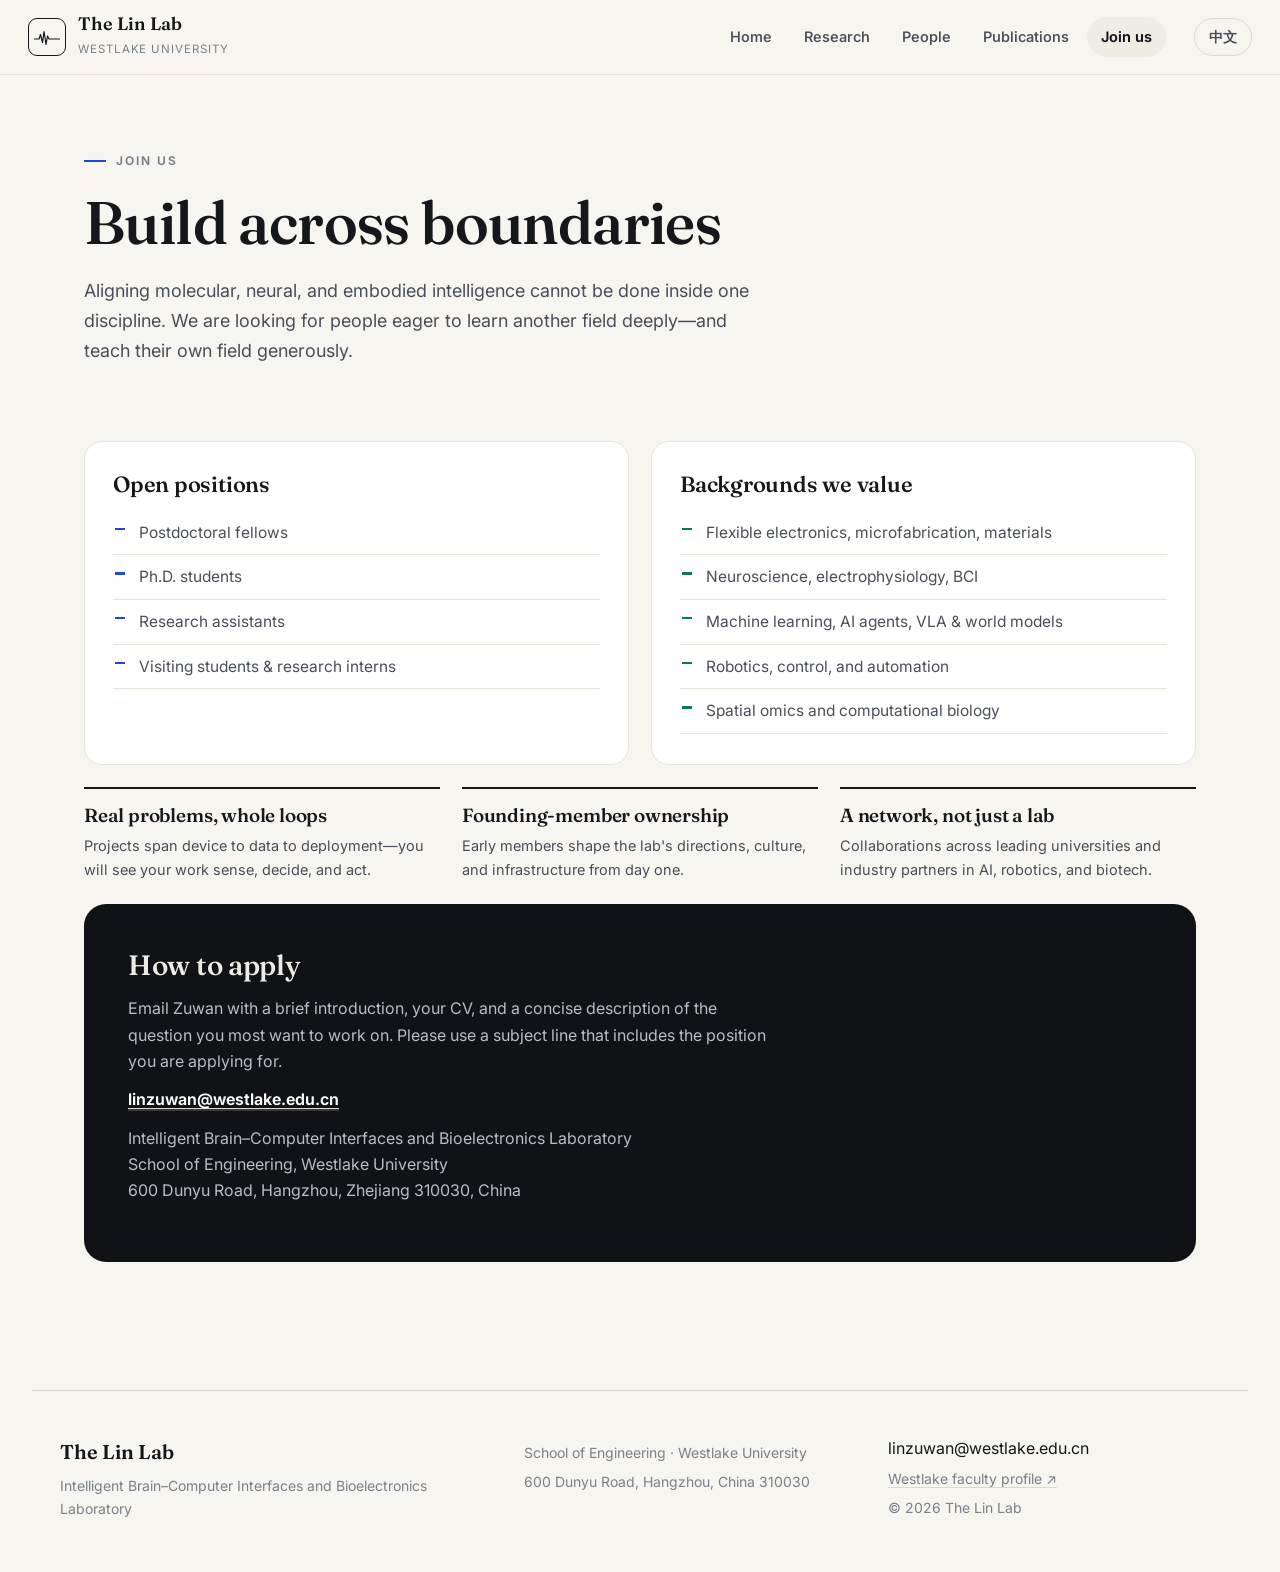
==== commit f7c6ec05: "Rebuild site around multi-scale intelligence alignment (v3 design) - New three-intelligences positio" ====
--- a/join.html
+++ b/join.html
@@ -1 +1,82 @@
-<!doctype html><html lang="en"><head><meta charset="utf-8"><meta name="viewport" content="width=device-width,initial-scale=1"><title>Join · The Lin Lab</title><meta name="description" content="Join the founding team of the Lin Lab at Westlake University."><meta property="og:title" content="Join · The Lin Lab"><meta property="og:description" content="Build across boundaries in bioelectronics, neuroscience, AI, robotics, and quantitative biology."><meta property="og:image" content="https://linzw14.github.io/og-v4.png"><meta name="twitter:card" content="summary_large_image"><meta name="twitter:image" content="https://linzw14.github.io/og-v4.png"><link rel="stylesheet" href="site-v2.css"><script defer src="site-v2.js"></script></head><body><header class="site-header" data-site-header></header><main><section class="page-intro wrap"><div class="eyebrow" data-en="Join us" data-zh="加入我们"></div><h1 data-en="Build across boundaries" data-zh="跨越边界，创造未来"></h1><p data-en="The hardest problems in brain–computer interfaces cannot be solved inside one discipline. We are looking for people eager to learn another field deeply—and teach their own field generously." data-zh="脑机接口中最困难的问题，无法在单一学科内解决。我们寻找愿意深入学习另一领域、也乐于分享自身专长的伙伴。"></p></section><section class="section wrap"><div class="join-grid"><article class="join-card"><h2 data-en="Open positions" data-zh="招募岗位"></h2><ul><li data-en="Postdoctoral fellows" data-zh="博士后"></li><li data-en="Ph.D. students" data-zh="博士研究生"></li><li data-en="Research assistants" data-zh="科研助理"></li><li data-en="Visiting students &amp; research interns" data-zh="访问学生与科研实习生"></li></ul></article><article class="join-card"><h2 data-en="Backgrounds we value" data-zh="我们重视的背景"></h2><ul><li data-en="Flexible electronics, microfabrication, materials" data-zh="柔性电子、微纳加工与材料"></li><li data-en="Neuroscience, electrophysiology, BCI" data-zh="神经科学、电生理与脑机接口"></li><li data-en="Machine learning, agents, computer vision" data-zh="机器学习、智能体与计算机视觉"></li><li data-en="Robotics, control, and automation" data-zh="机器人、控制与自动化"></li><li data-en="Spatial omics and computational biology" data-zh="空间组学与计算生物学"></li></ul></article></div><div class="contact-box"><h2 data-en="How to apply" data-zh="申请方式"></h2><p data-en="Email Zuwan with a brief introduction, your CV, and a concise description of the question you most want to work on. Please use a subject line that includes the position you are applying for." data-zh="请发送邮件给林祖万，并附上简短自我介绍、个人简历，以及你最希望探索的科学问题。邮件主题请注明申请岗位。"></p><p><a href="mailto:linzuwan@westlake.edu.cn">linzuwan@westlake.edu.cn</a></p><p data-en="Intelligent Brain–Computer Interfaces and Bioelectronics Laboratory<br>School of Engineering, Westlake University<br>600 Dunyu Road, Hangzhou, Zhejiang 310030, China" data-zh="智能脑机接口与生物电子实验室<br>西湖大学工学院<br>浙江省杭州市西湖区墩余路600号，310030"></p></div></section></main><footer class="site-footer" data-site-footer></footer></body></html>
+<!doctype html>
+<html lang="en">
+<head>
+  <meta charset="utf-8">
+  <meta name="viewport" content="width=device-width,initial-scale=1">
+  <title>Join · The Lin Lab</title>
+  <meta name="description" content="Join the founding team of the Lin Lab at Westlake University.">
+  <meta property="og:title" content="Join · The Lin Lab">
+  <meta property="og:description" content="Build across boundaries in bioelectronics, neuroscience, AI, robotics, and quantitative biology.">
+  <meta property="og:image" content="https://linzw14.github.io/og-v4.png">
+  <meta name="twitter:card" content="summary_large_image">
+  <meta name="twitter:image" content="https://linzw14.github.io/og-v4.png">
+  <link rel="preconnect" href="https://fonts.googleapis.com">
+  <link rel="preconnect" href="https://fonts.gstatic.com" crossorigin>
+  <link href="https://fonts.googleapis.com/css2?family=Fraunces:opsz,wght@9..144,500;9..144,560;9..144,600&family=Inter:wght@400;550;600;650;700&display=swap" rel="stylesheet">
+  <link rel="stylesheet" href="site-v3.css">
+  <script defer src="site-v3.js"></script>
+</head>
+<body>
+  <header class="site-header" data-site-header></header>
+  <main>
+
+    <section class="page-intro">
+      <div class="wrap">
+        <div class="eyebrow" data-en="Join us" data-zh="加入我们"></div>
+        <h1 data-en="Build across boundaries" data-zh="跨越边界，创造未来"></h1>
+        <p class="lede" data-en="Aligning molecular, neural, and embodied intelligence cannot be done inside one discipline. We are looking for people eager to learn another field deeply—and teach their own field generously." data-zh="对齐分子、人脑与具身智能，无法在单一学科内完成。我们寻找愿意深入学习另一领域、也乐于分享自身专长的伙伴。"></p>
+      </div>
+    </section>
+
+    <section class="section" style="padding-top:20px">
+      <div class="wrap">
+        <div class="join-grid">
+          <article class="join-card">
+            <h2 data-en="Open positions" data-zh="招募岗位"></h2>
+            <ul>
+              <li data-en="Postdoctoral fellows" data-zh="博士后"></li>
+              <li data-en="Ph.D. students" data-zh="博士研究生"></li>
+              <li data-en="Research assistants" data-zh="科研助理"></li>
+              <li data-en="Visiting students &amp; research interns" data-zh="访问学生与科研实习生"></li>
+            </ul>
+          </article>
+          <article class="join-card jc2">
+            <h2 data-en="Backgrounds we value" data-zh="我们重视的背景"></h2>
+            <ul>
+              <li data-en="Flexible electronics, microfabrication, materials" data-zh="柔性电子、微纳加工与材料"></li>
+              <li data-en="Neuroscience, electrophysiology, BCI" data-zh="神经科学、电生理与脑机接口"></li>
+              <li data-en="Machine learning, AI agents, VLA &amp; world models" data-zh="机器学习、AI 智能体、VLA 与世界模型"></li>
+              <li data-en="Robotics, control, and automation" data-zh="机器人、控制与自动化"></li>
+              <li data-en="Spatial omics and computational biology" data-zh="空间组学与计算生物学"></li>
+            </ul>
+          </article>
+        </div>
+
+        <div class="values" style="margin-bottom:22px">
+          <div class="value">
+            <h3 data-en="Real problems, whole loops" data-zh="真实问题，完整闭环"></h3>
+            <p data-en="Projects span device to data to deployment—you will see your work sense, decide, and act." data-zh="课题贯穿器件、数据与部署——你将看到自己的工作真正感知、决策并行动。"></p>
+          </div>
+          <div class="value">
+            <h3 data-en="Founding-member ownership" data-zh="创始成员的主人翁角色"></h3>
+            <p data-en="Early members shape the lab's directions, culture, and infrastructure from day one." data-zh="早期成员从第一天起，就参与塑造实验室的方向、文化与基础设施。"></p>
+          </div>
+          <div class="value">
+            <h3 data-en="A network, not just a lab" data-zh="不止一个实验室"></h3>
+            <p data-en="Collaborations across leading universities and industry partners in AI, robotics, and biotech." data-zh="与顶尖高校及 AI、机器人、生物科技产业伙伴保持深度合作。"></p>
+          </div>
+        </div>
+
+        <div class="contact-box">
+          <h2 data-en="How to apply" data-zh="申请方式"></h2>
+          <p data-en="Email Zuwan with a brief introduction, your CV, and a concise description of the question you most want to work on. Please use a subject line that includes the position you are applying for." data-zh="请发送邮件给林祖万，并附上简短自我介绍、个人简历，以及你最希望探索的科学问题。邮件主题请注明申请岗位。"></p>
+          <p><a href="mailto:linzuwan@westlake.edu.cn">linzuwan@westlake.edu.cn</a></p>
+          <p data-en="Intelligent Brain–Computer Interfaces and Bioelectronics Laboratory<br>School of Engineering, Westlake University<br>600 Dunyu Road, Hangzhou, Zhejiang 310030, China" data-zh="智能脑机接口与生物电子实验室<br>西湖大学工学院<br>浙江省杭州市西湖区墩余路600号，310030"></p>
+        </div>
+      </div>
+    </section>
+
+  </main>
+  <footer class="site-footer" data-site-footer></footer>
+</body>
+</html>
--- a/site-v3.css
+++ b/site-v3.css
@@ -0,0 +1,347 @@
+/* ==========================================================================
+   The Lin Lab · site-v3 — "Three Signals" design system
+   Palette: warm paper + ink, with a triad of pillar accents
+     --c1 cobalt   → Bioelectronics & BCI
+     --c2 verdant  → Functional–molecular mapping
+     --c3 ember    → AI agents & closed-loop systems
+   Type: Fraunces (display) / Inter (text); system CJK fallbacks
+   ========================================================================== */
+
+:root{
+  --paper:#F7F5F0;
+  --paper-deep:#EFECE4;
+  --ink:#15171B;
+  --ink-soft:#494E58;
+  --ink-faint:#7A7F89;
+  --line:#DDD8CC;
+  --line-soft:#E8E4DA;
+  --c1:#2646D4; --c1-soft:#E4E9FB;
+  --c2:#0E7A5A; --c2-soft:#DFF0E9;
+  --c3:#C6520E; --c3-soft:#FBEADF;
+  --dark:#101216;
+  --dark-2:#181B21;
+  --serif:"Fraunces","Songti SC","Noto Serif SC",Georgia,serif;
+  --sans:"Inter","PingFang SC","Hiragino Sans GB","Microsoft YaHei",system-ui,-apple-system,sans-serif;
+  --wrap:1160px;
+}
+
+*{margin:0;padding:0;box-sizing:border-box}
+html{scroll-behavior:smooth}
+body{
+  font-family:var(--sans);
+  background:var(--paper);
+  color:var(--ink);
+  line-height:1.65;
+  font-size:16px;
+  -webkit-font-smoothing:antialiased;
+}
+:lang(zh-CN) body, body:lang(zh-CN){letter-spacing:.01em}
+img{max-width:100%;display:block}
+a{color:inherit;text-decoration:none}
+p a{text-decoration:underline;text-underline-offset:3px;text-decoration-color:var(--line)}
+p a:hover{text-decoration-color:var(--c1)}
+::selection{background:var(--c1);color:#fff}
+
+.wrap{max-width:var(--wrap);margin:0 auto;padding:0 24px}
+
+h1,h2,h3,.serif{font-family:var(--serif);font-weight:560;line-height:1.12;letter-spacing:-.01em}
+
+/* ---------- eyebrows, buttons, small ui ---------- */
+.eyebrow{
+  font-size:12px;font-weight:650;letter-spacing:.16em;text-transform:uppercase;
+  color:var(--ink-faint);display:flex;align-items:center;gap:10px;
+}
+.eyebrow::before{content:"";display:inline-block;width:22px;height:2px;background:var(--c1)}
+.eyebrow.e2::before{background:var(--c2)}
+.eyebrow.e3::before{background:var(--c3)}
+.eyebrow.plain::before{display:none}
+
+.button{
+  display:inline-block;padding:12px 22px;border-radius:999px;
+  background:var(--ink);color:var(--paper);font-weight:600;font-size:15px;
+  border:1.5px solid var(--ink);transition:.18s;
+}
+.button:hover{background:var(--c1);border-color:var(--c1);color:#fff}
+.button.secondary{background:transparent;color:var(--ink)}
+.button.secondary:hover{background:var(--ink);color:var(--paper)}
+.button-row{display:flex;flex-wrap:wrap;gap:12px}
+.text-link{font-weight:600;border-bottom:2px solid var(--line);padding-bottom:2px;transition:.15s}
+.text-link:hover{border-color:var(--c1);color:var(--c1)}
+
+/* ---------- header ---------- */
+.site-header{
+  position:sticky;top:0;z-index:60;
+  display:flex;align-items:center;gap:28px;
+  padding:14px 28px;
+  background:color-mix(in srgb,var(--paper) 88%,transparent);
+  backdrop-filter:blur(10px);
+  border-bottom:1px solid var(--line-soft);
+}
+.brand{display:flex;align-items:center;gap:12px}
+.brand-mark{
+  width:38px;height:38px;border:1.5px solid var(--ink);border-radius:9px;
+  display:grid;place-items:center;background:var(--paper);
+}
+.brand-mark svg{width:26px;height:16px}
+.brand b{font-family:var(--serif);font-size:18px;font-weight:600;display:block;line-height:1.1}
+.brand small{font-size:11.5px;color:var(--ink-faint);letter-spacing:.08em;text-transform:uppercase}
+.site-header nav{margin-left:auto;display:flex;gap:4px}
+.site-header nav a{
+  padding:8px 14px;border-radius:999px;font-size:14.5px;font-weight:550;color:var(--ink-soft);
+}
+.site-header nav a:hover{color:var(--ink);background:var(--paper-deep)}
+.site-header nav a[aria-current="page"]{color:var(--ink);background:var(--paper-deep);font-weight:650}
+.language-toggle{
+  font:inherit;font-size:13.5px;font-weight:650;cursor:pointer;
+  border:1.5px solid var(--line);background:transparent;color:var(--ink-soft);
+  border-radius:999px;padding:7px 14px;transition:.15s;
+}
+.language-toggle:hover{border-color:var(--ink);color:var(--ink)}
+.menu-toggle{display:none;font:inherit;font-weight:650;background:none;border:1.5px solid var(--line);border-radius:999px;padding:7px 14px;cursor:pointer}
+
+/* ---------- hero ---------- */
+.hero{position:relative;overflow:hidden;border-bottom:1px solid var(--line-soft)}
+.hero .wrap{position:relative;padding-top:84px;padding-bottom:72px}
+.hero-kicker{margin-bottom:34px}
+.hero-words{display:flex;flex-direction:column;gap:2px}
+.hero-words .w{
+  font-family:var(--serif);font-weight:600;letter-spacing:-.02em;
+  font-size:clamp(44px,7.2vw,92px);line-height:1.04;
+}
+.hero-words .w small{
+  display:inline-block;font-family:var(--sans);font-weight:600;font-size:clamp(12px,1.1vw,14px);
+  letter-spacing:.14em;text-transform:uppercase;vertical-align:super;margin-left:14px;color:var(--ink-faint);
+}
+.w1{color:var(--c1)} .w2{color:var(--c2)} .w3{color:var(--c3)}
+.hero-sub{
+  max-width:640px;margin-top:36px;font-size:19px;line-height:1.7;color:var(--ink-soft);
+}
+.hero-actions{display:flex;flex-wrap:wrap;gap:14px;align-items:center;margin-top:36px}
+.hero-note{font-size:14px;color:var(--ink-faint)}
+.hero-wave{
+  position:absolute;right:-40px;top:50%;transform:translateY(-50%);
+  width:min(46vw,560px);opacity:.9;pointer-events:none;
+}
+@media(max-width:960px){.hero-wave{position:static;transform:none;width:100%;margin-top:40px;opacity:.85}}
+
+/* waveform divider strip */
+.wave-strip{display:block;width:100%;height:46px;color:var(--line)}
+
+/* ---------- pillars ---------- */
+.section{padding:88px 0}
+.section-head{display:grid;grid-template-columns:1.4fr 1fr;gap:40px;align-items:end;margin-bottom:48px}
+.section-head h2{font-size:clamp(30px,3.6vw,44px)}
+.section-head p{color:var(--ink-soft);font-size:16.5px}
+@media(max-width:820px){.section-head{grid-template-columns:1fr;gap:16px}}
+
+.pillars{display:grid;grid-template-columns:repeat(3,1fr);gap:22px}
+@media(max-width:920px){.pillars{grid-template-columns:1fr}}
+.pillar-card{
+  background:#fff;border:1px solid var(--line-soft);border-radius:18px;
+  padding:30px 26px 28px;display:flex;flex-direction:column;gap:14px;
+  position:relative;overflow:hidden;transition:.2s;
+}
+.pillar-card::before{content:"";position:absolute;top:0;left:0;right:0;height:4px;background:var(--pc)}
+.pillar-card:hover{transform:translateY(-3px);box-shadow:0 14px 34px rgba(21,23,27,.08)}
+.pillar-card .p-icon{width:52px;height:52px;border-radius:14px;background:var(--pcs);display:grid;place-items:center}
+.pillar-card .p-icon svg{width:30px;height:30px;color:var(--pc)}
+.pillar-card .p-num{position:absolute;top:22px;right:24px;font-family:var(--serif);font-size:15px;color:var(--ink-faint)}
+.pillar-card h3{font-size:23px}
+.pillar-card p{color:var(--ink-soft);font-size:15.5px;flex:1}
+.pillar-card .text-link{align-self:flex-start;font-size:14.5px}
+.pc1{--pc:var(--c1);--pcs:var(--c1-soft)}
+.pc2{--pc:var(--c2);--pcs:var(--c2-soft)}
+.pc3{--pc:var(--c3);--pcs:var(--c3-soft)}
+
+.align-strip{
+  margin-top:22px;display:grid;grid-template-columns:56px 1fr auto;gap:22px;align-items:center;
+  background:var(--ink);color:var(--paper);border-radius:18px;padding:24px 28px;
+}
+.align-strip svg{width:44px;height:44px;color:var(--c3)}
+.align-strip p{font-size:15.5px;color:#C9CCD3}
+.align-strip p b{color:#fff}
+.align-strip .text-link{color:#fff;border-color:#3A3F49;white-space:nowrap}
+.align-strip .text-link:hover{border-color:var(--c3);color:var(--c3)}
+@media(max-width:820px){.align-strip{grid-template-columns:1fr;gap:12px}}
+
+/* ---------- featured work ---------- */
+.band{background:var(--paper-deep);border-top:1px solid var(--line-soft);border-bottom:1px solid var(--line-soft)}
+.features{display:grid;grid-template-columns:repeat(3,1fr);gap:22px}
+@media(max-width:920px){.features{grid-template-columns:1fr}}
+.feature{
+  background:#fff;border:1px solid var(--line-soft);border-radius:18px;overflow:hidden;
+  display:flex;flex-direction:column;transition:.2s;
+}
+.feature:hover{transform:translateY(-3px);box-shadow:0 14px 34px rgba(21,23,27,.10)}
+.feature .thumb{aspect-ratio:4/3;overflow:hidden;background:var(--paper-deep)}
+.feature .thumb img{width:100%;height:100%;object-fit:cover;transition:.4s}
+.feature:hover .thumb img{transform:scale(1.03)}
+.feature .body{padding:22px 22px 24px;display:flex;flex-direction:column;gap:10px;flex:1}
+.venue-tag{
+  align-self:flex-start;font-size:12px;font-weight:700;letter-spacing:.08em;text-transform:uppercase;
+  padding:4px 10px;border-radius:999px;background:var(--ink);color:var(--paper);
+}
+.venue-tag.v1{background:var(--c1)} .venue-tag.v2{background:var(--c2)} .venue-tag.v3{background:var(--c3)}
+.venue-tag.ghost{background:transparent;color:var(--ink-soft);border:1px solid var(--line)}
+.feature h3{font-size:19px;line-height:1.3}
+.feature p{font-size:14.5px;color:var(--ink-soft);flex:1}
+
+.more-work{margin-top:34px;border-top:1px solid var(--line);padding-top:8px}
+.more-row{
+  display:grid;grid-template-columns:110px 1fr auto;gap:18px;align-items:baseline;
+  padding:16px 4px;border-bottom:1px solid var(--line-soft);transition:.15s;
+}
+.more-row:hover{background:#fff}
+.more-row .mr-venue{font-size:13px;font-weight:650;color:var(--ink-faint)}
+.more-row h4{font-family:var(--serif);font-weight:560;font-size:17.5px;line-height:1.35}
+.more-row .mr-link{font-size:14px;font-weight:600;color:var(--ink-faint);white-space:nowrap}
+.more-row:hover .mr-link{color:var(--c1)}
+@media(max-width:720px){.more-row{grid-template-columns:1fr;gap:4px}}
+
+/* ---------- news ---------- */
+.news-list{border-top:1px solid var(--line)}
+.news-item{
+  display:grid;grid-template-columns:130px 1fr;gap:24px;
+  padding:20px 4px;border-bottom:1px solid var(--line-soft);
+}
+.news-item time{font-size:13.5px;font-weight:650;color:var(--ink-faint);padding-top:2px}
+.news-item p{font-size:16px;color:var(--ink)}
+.news-item p .nw{font-weight:650}
+@media(max-width:720px){.news-item{grid-template-columns:1fr;gap:2px}}
+
+/* ---------- dark PI / CTA band ---------- */
+.dark-band{background:var(--dark);color:#EDEBE6}
+.dark-band .eyebrow{color:#8B909B}
+.pi-grid{display:grid;grid-template-columns:300px 1fr 280px;gap:48px;align-items:start}
+@media(max-width:1000px){.pi-grid{grid-template-columns:1fr;gap:32px}}
+.pi-photo{border-radius:18px;overflow:hidden;border:1px solid #2A2E36}
+.pi-photo img{width:100%;aspect-ratio:1/1.08;object-fit:cover}
+.pi-grid h2{font-size:36px;margin:10px 0 14px}
+.pi-grid p{color:#B9BDC5;font-size:16px}
+.pi-links{display:flex;gap:20px;margin-top:22px;flex-wrap:wrap}
+.pi-links a{font-weight:600;border-bottom:2px solid #333842;padding-bottom:2px}
+.pi-links a:hover{border-color:var(--c3);color:#fff}
+.join-cta{
+  background:var(--dark-2);border:1px solid #262B34;border-radius:18px;padding:28px 26px;
+}
+.join-cta h3{font-size:22px;margin-bottom:10px}
+.join-cta p{font-size:14.5px}
+.join-cta .button{margin-top:18px;background:var(--paper);border-color:var(--paper);color:var(--ink)}
+.join-cta .button:hover{background:var(--c3);border-color:var(--c3);color:#fff}
+
+/* ---------- page intro (interior pages) ---------- */
+.page-intro{padding:76px 0 56px}
+.page-intro h1{font-size:clamp(38px,5vw,60px);margin:18px 0 20px;max-width:820px}
+.page-intro > .wrap > p, .page-intro .lede{max-width:680px;font-size:18px;color:var(--ink-soft)}
+.methods{display:flex;flex-wrap:wrap;gap:10px;margin-top:28px}
+.methods span{
+  font-size:13.5px;font-weight:600;padding:7px 14px;border-radius:999px;
+  background:#fff;border:1px solid var(--line);color:var(--ink-soft);
+}
+
+/* ---------- research page ---------- */
+.program{
+  display:grid;grid-template-columns:1fr 1fr;gap:56px;align-items:center;
+  padding:72px 0;border-top:1px solid var(--line);
+}
+.program:nth-child(even) .prog-media{order:-1}
+@media(max-width:900px){.program{grid-template-columns:1fr;gap:28px}.program:nth-child(even) .prog-media{order:0}}
+.prog-media{border-radius:18px;overflow:hidden;border:1px solid var(--line-soft);background:#fff}
+.prog-media img{width:100%;aspect-ratio:4/3;object-fit:cover}
+.prog-copy h2{font-size:clamp(26px,3vw,36px);margin:14px 0 16px}
+.prog-copy p{color:var(--ink-soft);font-size:16.5px;margin-bottom:14px}
+.prog-pubs{margin-top:20px;border-top:1px solid var(--line-soft);padding-top:6px}
+.prog-pubs a{display:block;padding:9px 0;border-bottom:1px solid var(--line-soft);font-size:14.5px;font-weight:550;color:var(--ink-soft)}
+.prog-pubs a b{color:var(--ink);font-weight:650}
+.prog-pubs a:hover{color:var(--c1)}
+.northstar{background:var(--dark);color:#EDEBE6;padding:88px 0}
+.northstar h2{font-size:clamp(28px,3.6vw,44px);max-width:640px;margin:14px 0 20px}
+.northstar p{color:#B9BDC5;max-width:640px;font-size:17px}
+
+/* ---------- people ---------- */
+.person{display:grid;grid-template-columns:320px 1fr;gap:52px;align-items:start}
+@media(max-width:860px){.person{grid-template-columns:1fr;gap:26px}}
+.person .photo{border-radius:18px;overflow:hidden;border:1px solid var(--line-soft)}
+.person .photo img{width:100%;aspect-ratio:1/1.12;object-fit:cover}
+.person h2{font-size:38px;margin:12px 0 6px}
+.person .role{font-size:15.5px;font-weight:600;color:var(--c1);margin-bottom:16px}
+.person p{color:var(--ink-soft);margin-bottom:14px}
+.timeline{margin-top:26px;border-top:1px solid var(--line);padding-top:6px}
+.timeline > div{display:grid;grid-template-columns:110px 1fr;gap:16px;padding:11px 0;border-bottom:1px solid var(--line-soft);font-size:15px}
+.timeline b{font-family:var(--serif);font-weight:600;color:var(--ink)}
+.timeline span{color:var(--ink-soft)}
+.recruit-card{
+  background:#fff;border:1px solid var(--line-soft);border-radius:22px;
+  padding:46px 44px;position:relative;overflow:hidden;
+}
+.recruit-card::before{content:"";position:absolute;inset:0 auto 0 0;width:5px;
+  background:linear-gradient(180deg,var(--c1),var(--c2),var(--c3))}
+.recruit-card h2{font-size:clamp(26px,3vw,36px);margin:12px 0 14px}
+.recruit-card p{color:var(--ink-soft);max-width:640px;margin-bottom:22px}
+
+/* ---------- publications ---------- */
+.pub-category{padding:8px 0 40px}
+.pub-category-head{display:flex;align-items:baseline;gap:20px;margin:36px 0 8px;border-bottom:2px solid var(--ink);padding-bottom:12px}
+.pub-category-head h2{font-size:26px}
+.pub-category-head p{color:var(--ink-faint);font-size:14.5px}
+.pub-category.k1 .pub-category-head{border-color:var(--c3)}
+.pub-category.k2 .pub-category-head{border-color:var(--c2)}
+.pub-category.k3 .pub-category-head{border-color:var(--c1)}
+.pub-category.k4 .pub-category-head{border-color:var(--ink)}
+.publication{
+  display:grid;grid-template-columns:120px 1fr;gap:24px;
+  padding:24px 0;border-bottom:1px solid var(--line-soft);align-items:start;
+}
+.publication img{width:120px;height:90px;object-fit:cover;border-radius:10px;border:1px solid var(--line-soft)}
+.publication h3{font-size:19px;line-height:1.35;margin-bottom:6px}
+.publication .authors{font-size:13.5px;color:var(--ink-faint);line-height:1.55;margin-bottom:8px}
+.publication .authors strong{color:var(--ink);font-weight:650}
+.publication .venue{font-size:14px;font-weight:650;color:var(--ink-soft);margin-bottom:6px}
+.publication .venue i{font-style:normal;color:var(--c1)}
+.pub-link{font-size:14px;font-weight:650;color:var(--c1)}
+.pub-link:hover{text-decoration:underline}
+@media(max-width:680px){.publication{grid-template-columns:1fr}.publication img{width:100%;height:150px}}
+
+/* ---------- join ---------- */
+.join-grid{display:grid;grid-template-columns:1fr 1fr;gap:22px;margin-bottom:22px}
+@media(max-width:820px){.join-grid{grid-template-columns:1fr}}
+.join-card{background:#fff;border:1px solid var(--line-soft);border-radius:18px;padding:30px 28px}
+.join-card h2{font-size:22px;margin-bottom:14px}
+.join-card ul{list-style:none}
+.join-card li{padding:9px 0 9px 26px;border-bottom:1px solid var(--line-soft);position:relative;color:var(--ink-soft);font-size:15.5px}
+.join-card li::before{content:"";position:absolute;left:2px;top:17px;width:10px;height:2.5px;background:var(--c1)}
+.join-card.jc2 li::before{background:var(--c2)}
+.contact-box{
+  background:var(--dark);color:#EDEBE6;border-radius:22px;padding:46px 44px;
+}
+.contact-box h2{font-size:28px;margin-bottom:14px}
+.contact-box p{color:#B9BDC5;max-width:640px;margin-bottom:12px}
+.contact-box a{color:#fff;font-weight:650;border-bottom:2px solid #333842}
+.contact-box a:hover{border-color:var(--c3)}
+
+/* ---------- values strip ---------- */
+.values{display:grid;grid-template-columns:repeat(3,1fr);gap:22px}
+@media(max-width:820px){.values{grid-template-columns:1fr}}
+.value{border-top:2px solid var(--ink);padding-top:16px}
+.value h3{font-size:19px;margin-bottom:8px}
+.value p{font-size:14.5px;color:var(--ink-soft)}
+
+/* ---------- footer ---------- */
+.site-footer{
+  border-top:1px solid var(--line);margin-top:40px;
+  padding:44px 28px 52px;display:grid;grid-template-columns:1.3fr 1fr 1fr;gap:32px;
+  max-width:calc(var(--wrap) + 56px);margin-left:auto;margin-right:auto;
+}
+@media(max-width:820px){.site-footer{grid-template-columns:1fr}}
+.footer-brand{font-family:var(--serif);font-weight:600;font-size:20px}
+.site-footer p{font-size:14px;color:var(--ink-faint);margin-top:6px}
+.site-footer a:hover{color:var(--c1)}
+
+/* ---------- mobile nav ---------- */
+@media(max-width:860px){
+  .site-header{flex-wrap:wrap;gap:10px;padding:12px 16px}
+  .menu-toggle{display:block;margin-left:auto}
+  .site-header nav{display:none;width:100%;flex-direction:column;gap:2px}
+  .site-header.menu-open nav{display:flex}
+  .site-header nav a{padding:11px 12px}
+}
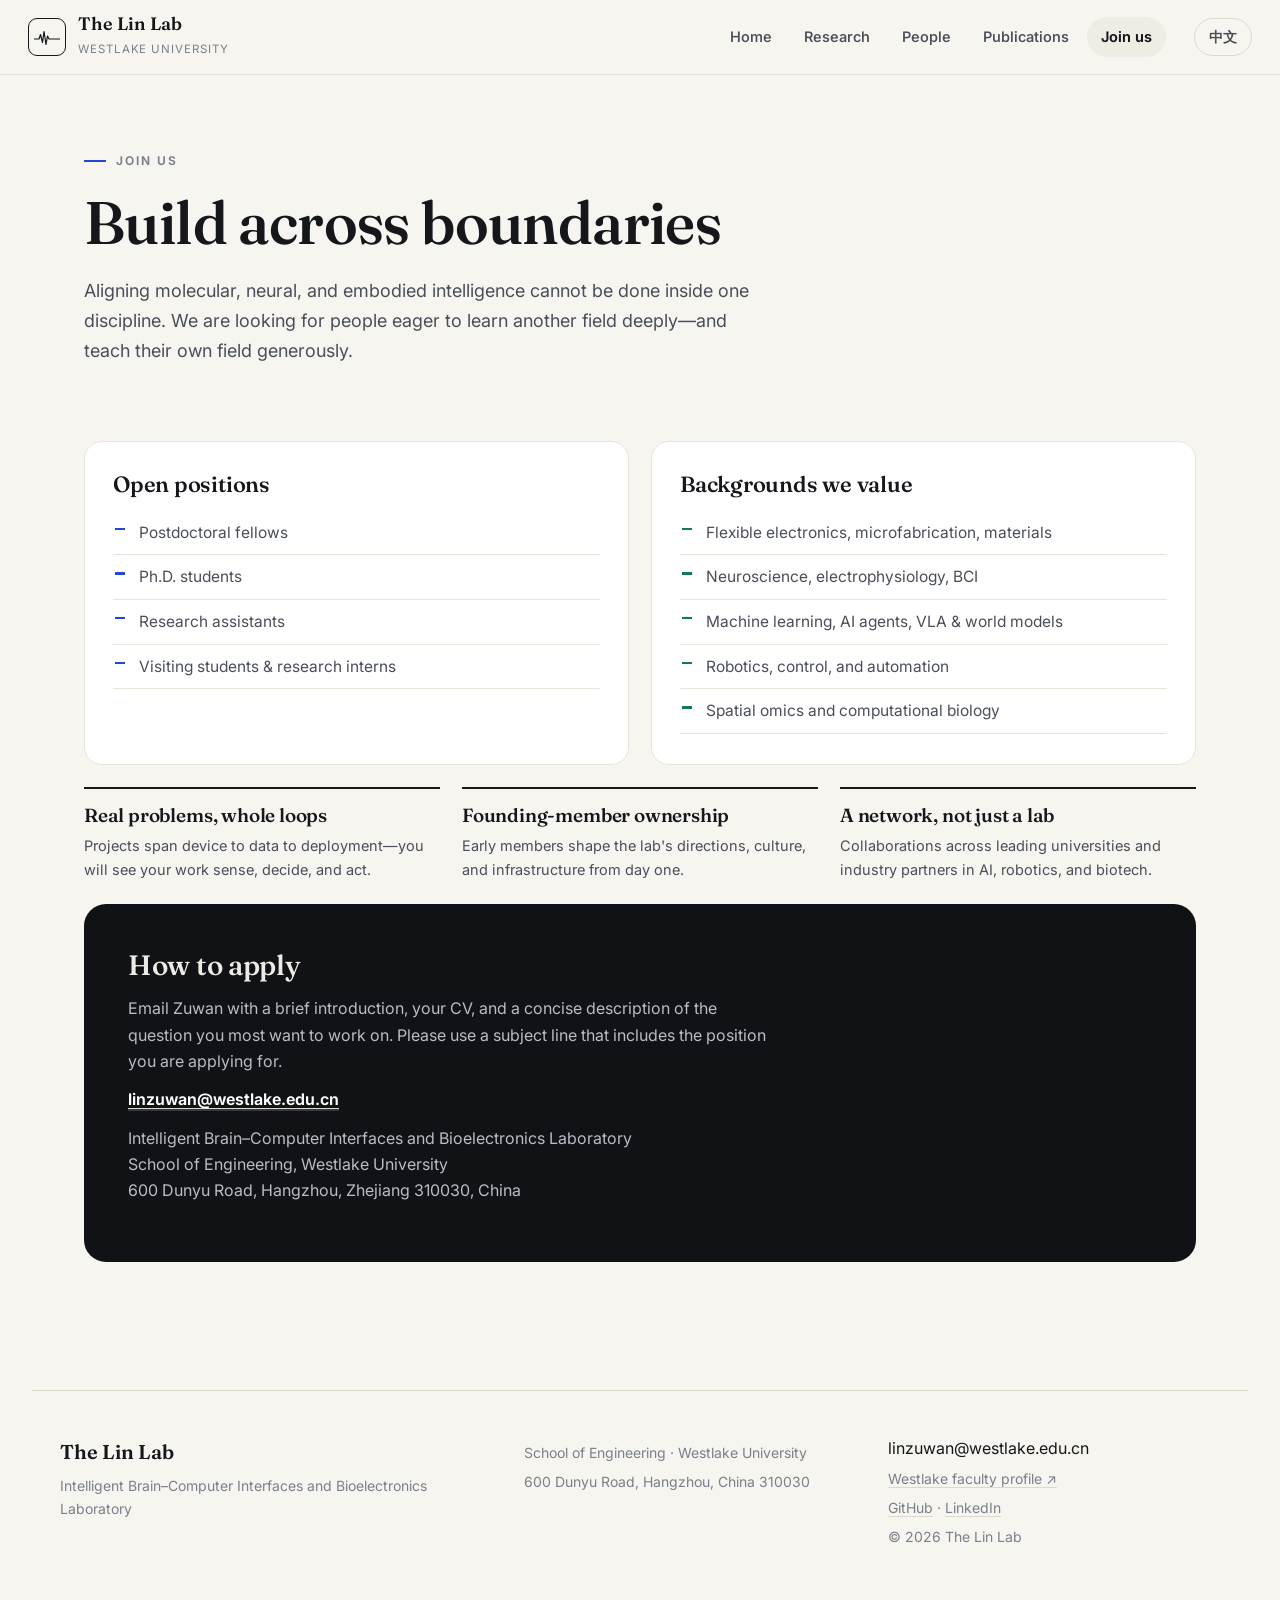
==== commit cffefc99: "Add GitHub/LinkedIn links, favicon, and optimize site images Compress gallery JPEGs and convert over" ====
--- a/join.html
+++ b/join.html
@@ -7,9 +7,10 @@
   <meta name="description" content="Join the founding team of the Lin Lab at Westlake University.">
   <meta property="og:title" content="Join · The Lin Lab">
   <meta property="og:description" content="Build across boundaries in bioelectronics, neuroscience, AI, robotics, and quantitative biology.">
-  <meta property="og:image" content="https://linzw14.github.io/og-v4.png">
+  <meta property="og:image" content="https://linzw14.github.io/og-v4.jpg">
   <meta name="twitter:card" content="summary_large_image">
-  <meta name="twitter:image" content="https://linzw14.github.io/og-v4.png">
+  <meta name="twitter:image" content="https://linzw14.github.io/og-v4.jpg">
+  <link rel="icon" type="image/svg+xml" href="favicon.svg">
   <link rel="preconnect" href="https://fonts.googleapis.com">
   <link rel="preconnect" href="https://fonts.gstatic.com" crossorigin>
   <link href="https://fonts.googleapis.com/css2?family=Fraunces:opsz,wght@9..144,500;9..144,560;9..144,600&family=Inter:wght@400;550;600;650;700&display=swap" rel="stylesheet">
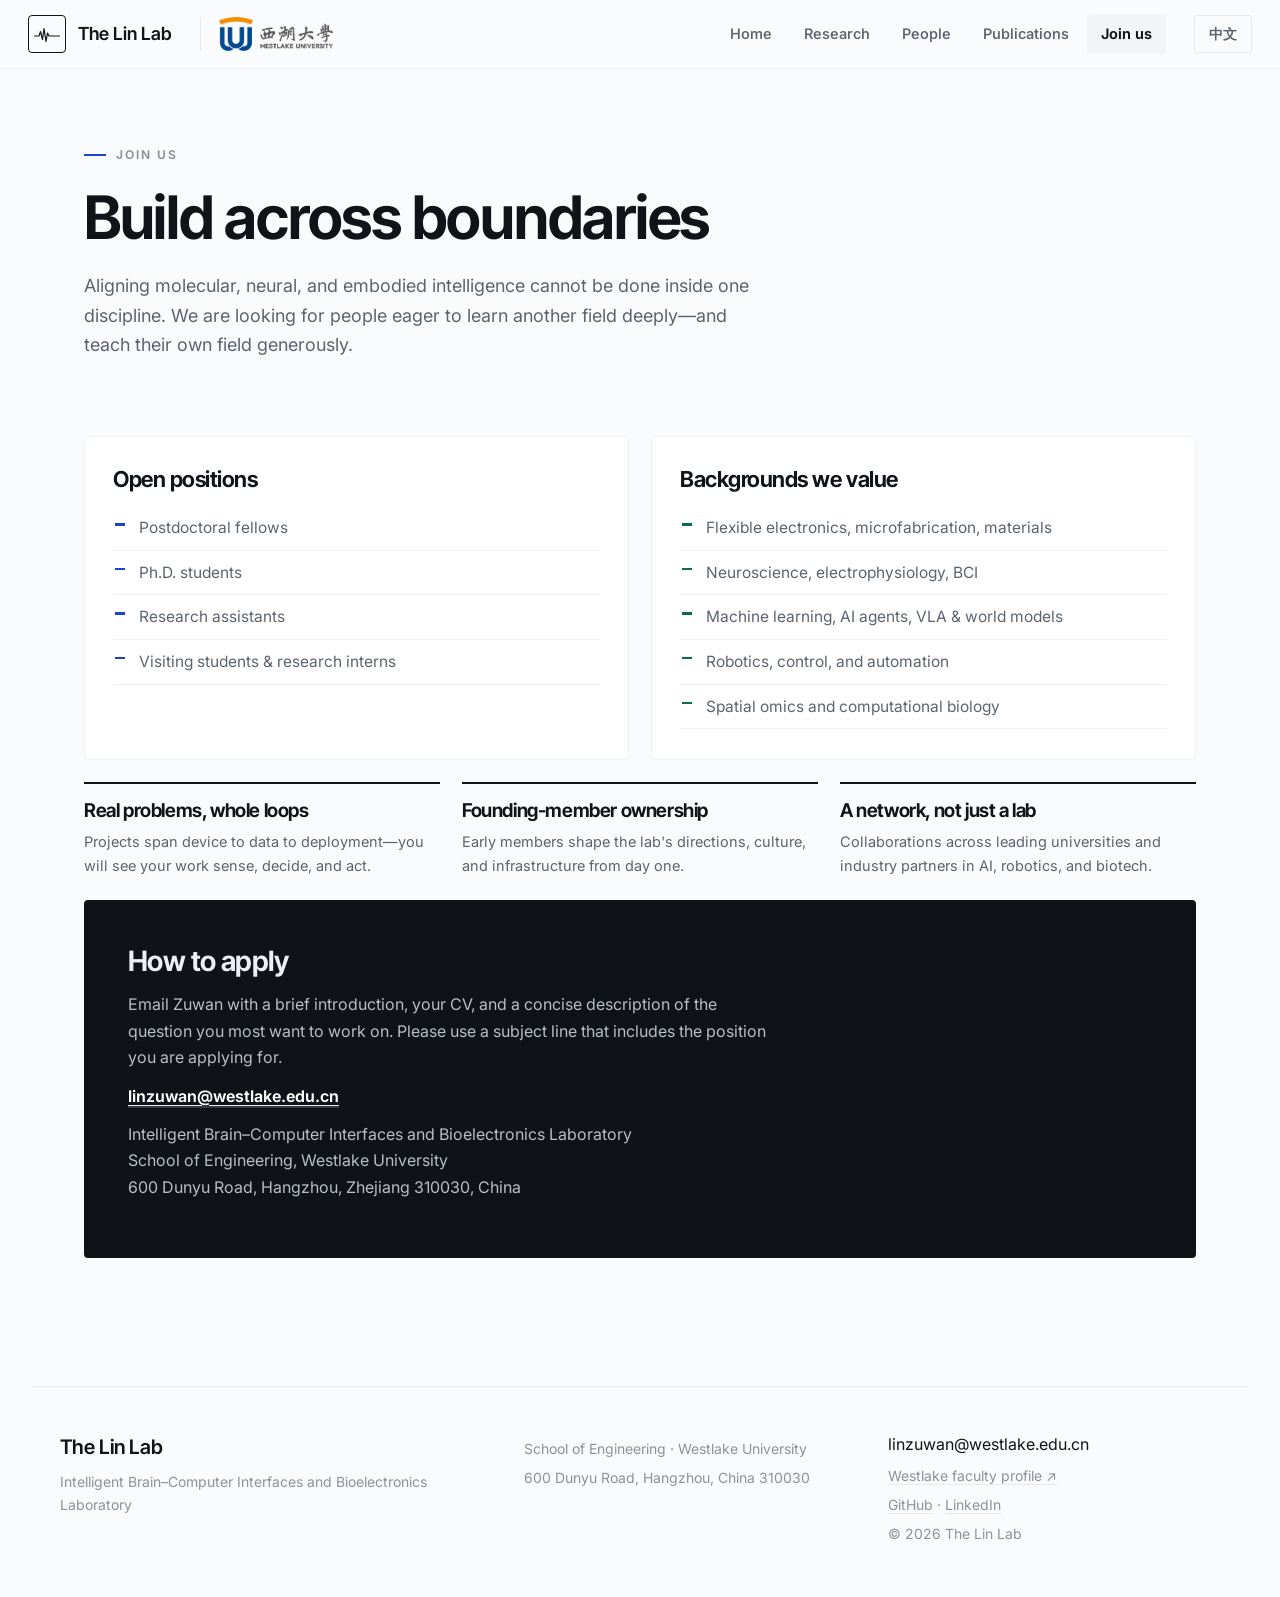
==== commit 42211a84: "Rework the visual system: cool near-white, grotesque, flat The warm beige ground, Fraunces at 92px, " ====
--- a/join.html
+++ b/join.html
@@ -13,7 +13,7 @@
   <link rel="icon" type="image/svg+xml" href="favicon.svg">
   <link rel="preconnect" href="https://fonts.googleapis.com">
   <link rel="preconnect" href="https://fonts.gstatic.com" crossorigin>
-  <link href="https://fonts.googleapis.com/css2?family=Fraunces:opsz,wght@9..144,500;9..144,560;9..144,600&family=Inter:wght@400;550;600;650;700&display=swap" rel="stylesheet">
+  <link href="https://fonts.googleapis.com/css2?family=Inter+Tight:wght@600;650;700&family=Inter:wght@400;500;550;600;650;700&display=swap" rel="stylesheet">
   <link rel="stylesheet" href="site-v3.css">
   <script defer src="site-v3.js"></script>
 </head>
@@ -24,7 +24,7 @@
     <section class="page-intro">
       <div class="wrap">
         <div class="eyebrow" data-en="Join us" data-zh="加入我们"></div>
-        <h1 data-en="Build across boundaries" data-zh="跨越边界，创造未来"></h1>
+        <h1 data-en="Build across boundaries" data-zh="跨越学科边界"></h1>
         <p class="lede" data-en="Aligning molecular, neural, and embodied intelligence cannot be done inside one discipline. We are looking for people eager to learn another field deeply—and teach their own field generously." data-zh="对齐分子、人脑与具身智能，无法在单一学科内完成。我们寻找愿意深入学习另一领域、也乐于分享自身专长的伙伴。"></p>
       </div>
     </section>
@@ -59,7 +59,7 @@
             <p data-en="Projects span device to data to deployment—you will see your work sense, decide, and act." data-zh="课题贯穿器件、数据与部署——你将看到自己的工作真正感知、决策并行动。"></p>
           </div>
           <div class="value">
-            <h3 data-en="Founding-member ownership" data-zh="创始成员的主人翁角色"></h3>
+            <h3 data-en="Founding-member ownership" data-zh="创始成员的话语权"></h3>
             <p data-en="Early members shape the lab's directions, culture, and infrastructure from day one." data-zh="早期成员从第一天起，就参与塑造实验室的方向、文化与基础设施。"></p>
           </div>
           <div class="value">
--- a/site-v3.css
+++ b/site-v3.css
@@ -1,27 +1,30 @@
 /* ==========================================================================
    The Lin Lab · site-v3 — "Three Signals" design system
-   Palette: warm paper + ink, with a triad of pillar accents
-     --c1 cobalt   → Bioelectronics & BCI
-     --c2 verdant  → Functional–molecular mapping
-     --c3 ember    → AI agents & closed-loop systems
-   Type: Fraunces (display) / Inter (text); system CJK fallbacks
+   Palette: cool near-white, near-black ink, blue-led accents
+     --c1 cobalt   → Bioelectronics & BCI          (primary)
+     --c2 verdant  → Functional–molecular mapping  (small doses)
+     --c3 ember    → AI agents & closed-loop        (small doses)
+   Type: Inter Tight (display) / Inter (text); PingFang + Source Han CJK
+   Corners stay tight and hovers stay flat — the type carries the hierarchy.
    ========================================================================== */
 
 :root{
-  --paper:#F7F5F0;
-  --paper-deep:#EFECE4;
-  --ink:#15171B;
-  --ink-soft:#494E58;
-  --ink-faint:#7A7F89;
-  --line:#DDD8CC;
-  --line-soft:#E8E4DA;
-  --c1:#2646D4; --c1-soft:#E4E9FB;
-  --c2:#0E7A5A; --c2-soft:#DFF0E9;
-  --c3:#C6520E; --c3-soft:#FBEADF;
-  --dark:#101216;
-  --dark-2:#181B21;
-  --serif:"Fraunces","Songti SC","Noto Serif SC",Georgia,serif;
-  --sans:"Inter","PingFang SC","Hiragino Sans GB","Microsoft YaHei",system-ui,-apple-system,sans-serif;
+  --paper:#FAFBFC;
+  --paper-deep:#F2F4F7;
+  --ink:#101418;
+  --ink-soft:#5B646E;
+  --ink-faint:#8A929C;
+  --line:#E6E9ED;
+  --line-soft:#EFF1F4;
+  /* Blue carries the accent work; green and amber appear only in small
+     doses — pillar dots, icons, category rules. */
+  --c1:#1B44C8; --c1-soft:#E8EDFC;
+  --c2:#0B6B4F; --c2-soft:#E2F0EB;
+  --c3:#B4490C; --c3-soft:#FAEBE1;
+  --dark:#0F1317;
+  --dark-2:#171B21;
+  --display:"Inter Tight","Inter","PingFang SC","Source Han Sans SC","Noto Sans SC","Microsoft YaHei",system-ui,sans-serif;
+  --sans:"Inter","PingFang SC","Source Han Sans SC","Noto Sans SC","Microsoft YaHei",system-ui,-apple-system,sans-serif;
   --wrap:1160px;
 }
 
@@ -44,7 +47,9 @@
 
 .wrap{max-width:var(--wrap);margin:0 auto;padding:0 24px}
 
-h1,h2,h3,.serif{font-family:var(--serif);font-weight:560;line-height:1.12;letter-spacing:-.01em}
+/* A grotesque needs more weight and tighter tracking than the serif it
+   replaced to hold the same presence at a smaller size. */
+h1,h2,h3,.serif{font-family:var(--display);font-weight:650;line-height:1.14;letter-spacing:-.021em}
 
 /* ---------- eyebrows, buttons, small ui ---------- */
 .eyebrow{
@@ -57,7 +62,7 @@
 .eyebrow.plain::before{display:none}
 
 .button{
-  display:inline-block;padding:12px 22px;border-radius:999px;
+  display:inline-block;padding:12px 22px;border-radius:3px;
   background:var(--ink);color:var(--paper);font-weight:600;font-size:15px;
   border:1.5px solid var(--ink);transition:.18s;
 }
@@ -79,44 +84,95 @@
 }
 .brand{display:flex;align-items:center;gap:12px}
 .brand-mark{
-  width:38px;height:38px;border:1.5px solid var(--ink);border-radius:9px;
+  width:38px;height:38px;border:1.5px solid var(--ink);border-radius:4px;
   display:grid;place-items:center;background:var(--paper);
 }
 .brand-mark svg{width:26px;height:16px}
-.brand b{font-family:var(--serif);font-size:18px;font-weight:600;display:block;line-height:1.1}
+.brand b{font-family:var(--display);font-size:18px;font-weight:600;display:block;line-height:1.1}
 .brand small{font-size:11.5px;color:var(--ink-faint);letter-spacing:.08em;text-transform:uppercase}
+.header-affil{
+  display:flex;align-items:center;line-height:0;
+  padding-left:18px;border-left:1px solid var(--line);
+}
+/* 34px is the floor for the bilingual lockup: below it the "WESTLAKE
+   UNIVERSITY" line under 西湖大學 stops resolving. Still clears the 38px
+   brand mark, so header height is unchanged. */
+.header-affil img{height:34px;width:auto}
+/* The lockup beside the brand carries the affiliation, so the sub-line stands
+   down to avoid saying it twice — the hero states the school. On mobile the
+   lockup is hidden and the sub-line names the university again. */
+.brand-uni,.brand-school{display:none}
 .site-header nav{margin-left:auto;display:flex;gap:4px}
 .site-header nav a{
-  padding:8px 14px;border-radius:999px;font-size:14.5px;font-weight:550;color:var(--ink-soft);
+  padding:8px 14px;border-radius:3px;font-size:14.5px;font-weight:550;color:var(--ink-soft);
 }
 .site-header nav a:hover{color:var(--ink);background:var(--paper-deep)}
 .site-header nav a[aria-current="page"]{color:var(--ink);background:var(--paper-deep);font-weight:650}
 .language-toggle{
   font:inherit;font-size:13.5px;font-weight:650;cursor:pointer;
   border:1.5px solid var(--line);background:transparent;color:var(--ink-soft);
-  border-radius:999px;padding:7px 14px;transition:.15s;
+  border-radius:3px;padding:7px 14px;transition:.15s;
 }
 .language-toggle:hover{border-color:var(--ink);color:var(--ink)}
-.menu-toggle{display:none;font:inherit;font-weight:650;background:none;border:1.5px solid var(--line);border-radius:999px;padding:7px 14px;cursor:pointer}
+.menu-toggle{display:none;font:inherit;font-weight:650;background:none;border:1.5px solid var(--line);border-radius:3px;padding:7px 14px;cursor:pointer}
 
 /* ---------- hero ---------- */
 .hero{position:relative;overflow:hidden;border-bottom:1px solid var(--line-soft)}
 .hero .wrap{position:relative;padding-top:84px;padding-bottom:72px}
-.hero-kicker{margin-bottom:34px}
-.hero-words{display:flex;flex-direction:column;gap:2px}
+/* Institutional lockup: height-constrained only, never recolored or faded, so
+   the official asset renders as its guidelines require. */
+.hero-kicker{display:flex;align-items:center;gap:20px;flex-wrap:wrap;margin-bottom:34px}
+.hero-affil{display:inline-block;line-height:0}
+.hero-affil img{height:46px;width:auto}
+.hero-school{
+  font-size:12px;font-weight:650;letter-spacing:.16em;text-transform:uppercase;
+  color:var(--ink-faint);padding-left:20px;border-left:1px solid var(--line);
+}
+@media(max-width:520px){
+  .hero-affil img{height:38px}
+  .hero-school{padding-left:0;border-left:0}
+}
+.hero-words{display:flex;flex-direction:column;gap:1px}
+/* Was clamp(44px,7.2vw,92px) — 92px on a desktop was shouting. This tops out
+   near a third smaller and lets the paragraph and keywords hold their weight. */
 .hero-words .w{
-  font-family:var(--serif);font-weight:600;letter-spacing:-.02em;
-  font-size:clamp(44px,7.2vw,92px);line-height:1.04;
+  font-family:var(--display);font-weight:680;letter-spacing:-.032em;
+  font-size:clamp(34px,4.2vw,58px);line-height:1.1;
 }
 .hero-words .w small{
-  display:inline-block;font-family:var(--sans);font-weight:600;font-size:clamp(12px,1.1vw,14px);
-  letter-spacing:.14em;text-transform:uppercase;vertical-align:super;margin-left:14px;color:var(--ink-faint);
-}
-.w1{color:var(--c1)} .w2{color:var(--c2)} .w3{color:var(--c3)}
+  display:inline-block;font-family:var(--sans);font-weight:600;font-size:12px;
+  letter-spacing:.13em;text-transform:uppercase;margin-left:12px;color:var(--ink-faint);
+  vertical-align:middle;position:relative;top:-.5em;
+}
+/* The headline stays near-black and the pillar colour moves to the small
+   label — the palette is blue-led, with green and amber in small doses only. */
+.hero-words .w{color:var(--ink)}
+.w1 small{color:var(--c1)} .w2 small{color:var(--c2)} .w3 small{color:var(--c3)}
 .hero-sub{
   max-width:640px;margin-top:36px;font-size:19px;line-height:1.7;color:var(--ink-soft);
 }
-.hero-actions{display:flex;flex-wrap:wrap;gap:14px;align-items:center;margin-top:36px}
+/* Concrete deliverables under the three abstract pillar words. The dot colour
+   ties each back to its pillar, and each links to that research program. */
+.hero-keys{display:flex;flex-wrap:wrap;gap:10px;margin-top:26px}
+.hk{
+  font-size:13.5px;font-weight:600;padding:7px 15px 7px 13px;border-radius:3px;
+  background:#fff;border:1px solid var(--line);color:var(--ink-soft);transition:.16s;
+}
+.hk::before{
+  content:"";display:inline-block;width:7px;height:7px;border-radius:50%;
+  background:var(--hkc);margin-right:9px;vertical-align:1.5px;
+}
+.hk1{--hkc:var(--c1)} .hk2{--hkc:var(--c2)} .hk3{--hkc:var(--c3)}
+.hk:hover{border-color:var(--hkc);color:var(--ink)}
+/* Must follow the base rules above — same specificity, so source order wins.
+   At full size each keyword claimed its own row on a phone and pushed the
+   buttons off the first screen; trimmed, they pair up. */
+@media(max-width:520px){
+  .hero-keys{gap:8px;margin-top:22px}
+  .hk{font-size:12.5px;padding:6px 12px 6px 10px}
+  .hk::before{width:6px;height:6px;margin-right:7px}
+}
+.hero-actions{display:flex;flex-wrap:wrap;gap:14px;align-items:center;margin-top:28px}
 .hero-note{font-size:14px;color:var(--ink-faint)}
 .hero-wave{
   position:absolute;right:-40px;top:50%;transform:translateY(-50%);
@@ -137,15 +193,17 @@
 .pillars{display:grid;grid-template-columns:repeat(3,1fr);gap:22px}
 @media(max-width:920px){.pillars{grid-template-columns:1fr}}
 .pillar-card{
-  background:#fff;border:1px solid var(--line-soft);border-radius:18px;
+  background:#fff;border:1px solid var(--line-soft);border-radius:4px;
   padding:30px 26px 28px;display:flex;flex-direction:column;gap:14px;
   position:relative;overflow:hidden;transition:.2s;
 }
 .pillar-card::before{content:"";position:absolute;top:0;left:0;right:0;height:4px;background:var(--pc)}
-.pillar-card:hover{transform:translateY(-3px);box-shadow:0 14px 34px rgba(21,23,27,.08)}
-.pillar-card .p-icon{width:52px;height:52px;border-radius:14px;background:var(--pcs);display:grid;place-items:center}
+/* Flat hover: the border picks up the pillar colour instead of the card
+   lifting off the page. */
+.pillar-card:hover{border-color:var(--pc)}
+.pillar-card .p-icon{width:52px;height:52px;border-radius:4px;background:var(--pcs);display:grid;place-items:center}
 .pillar-card .p-icon svg{width:30px;height:30px;color:var(--pc)}
-.pillar-card .p-num{position:absolute;top:22px;right:24px;font-family:var(--serif);font-size:15px;color:var(--ink-faint)}
+.pillar-card .p-num{position:absolute;top:22px;right:24px;font-family:var(--display);font-size:15px;color:var(--ink-faint)}
 .pillar-card h3{font-size:23px}
 .pillar-card p{color:var(--ink-soft);font-size:15.5px;flex:1}
 .pillar-card .text-link{align-self:flex-start;font-size:14.5px}
@@ -155,7 +213,7 @@
 
 .align-strip{
   margin-top:22px;display:grid;grid-template-columns:56px 1fr auto;gap:22px;align-items:center;
-  background:var(--ink);color:var(--paper);border-radius:18px;padding:24px 28px;
+  background:var(--ink);color:var(--paper);border-radius:4px;padding:24px 28px;
 }
 .align-strip svg{width:44px;height:44px;color:var(--c3)}
 .align-strip p{font-size:15.5px;color:#C9CCD3}
@@ -169,17 +227,16 @@
 .features{display:grid;grid-template-columns:repeat(3,1fr);gap:22px}
 @media(max-width:920px){.features{grid-template-columns:1fr}}
 .feature{
-  background:#fff;border:1px solid var(--line-soft);border-radius:18px;overflow:hidden;
+  background:#fff;border:1px solid var(--line-soft);border-radius:4px;overflow:hidden;
   display:flex;flex-direction:column;transition:.2s;
 }
-.feature:hover{transform:translateY(-3px);box-shadow:0 14px 34px rgba(21,23,27,.10)}
+.feature:hover{border-color:var(--ink)}
 .feature .thumb{aspect-ratio:4/3;overflow:hidden;background:var(--paper-deep)}
-.feature .thumb img{width:100%;height:100%;object-fit:cover;transition:.4s}
-.feature:hover .thumb img{transform:scale(1.03)}
+.feature .thumb img{width:100%;height:100%;object-fit:cover}
 .feature .body{padding:22px 22px 24px;display:flex;flex-direction:column;gap:10px;flex:1}
 .venue-tag{
   align-self:flex-start;font-size:12px;font-weight:700;letter-spacing:.08em;text-transform:uppercase;
-  padding:4px 10px;border-radius:999px;background:var(--ink);color:var(--paper);
+  padding:4px 10px;border-radius:3px;background:var(--ink);color:var(--paper);
 }
 .venue-tag.v1{background:var(--c1)} .venue-tag.v2{background:var(--c2)} .venue-tag.v3{background:var(--c3)}
 .venue-tag.ghost{background:transparent;color:var(--ink-soft);border:1px solid var(--line)}
@@ -193,7 +250,7 @@
 }
 .more-row:hover{background:#fff}
 .more-row .mr-venue{font-size:13px;font-weight:650;color:var(--ink-faint)}
-.more-row h4{font-family:var(--serif);font-weight:560;font-size:17.5px;line-height:1.35}
+.more-row h4{font-family:var(--display);font-weight:560;font-size:17.5px;line-height:1.35}
 .more-row .mr-link{font-size:14px;font-weight:600;color:var(--ink-faint);white-space:nowrap}
 .more-row:hover .mr-link{color:var(--c1)}
 @media(max-width:720px){.more-row{grid-template-columns:1fr;gap:4px}}
@@ -210,11 +267,11 @@
 @media(max-width:720px){.news-item{grid-template-columns:1fr;gap:2px}}
 
 /* ---------- dark PI / CTA band ---------- */
-.dark-band{background:var(--dark);color:#EDEBE6}
+.dark-band{background:var(--dark);color:#EDF0F3}
 .dark-band .eyebrow{color:#8B909B}
 .pi-grid{display:grid;grid-template-columns:300px 1fr 280px;gap:48px;align-items:start}
 @media(max-width:1000px){.pi-grid{grid-template-columns:1fr;gap:32px}}
-.pi-photo{border-radius:18px;overflow:hidden;border:1px solid #2A2E36}
+.pi-photo{border-radius:4px;overflow:hidden;border:1px solid #2A2E36}
 .pi-photo img{width:100%;aspect-ratio:1/1.08;object-fit:cover}
 .pi-grid h2{font-size:36px;margin:10px 0 14px}
 .pi-grid p{color:#B9BDC5;font-size:16px}
@@ -222,7 +279,7 @@
 .pi-links a{font-weight:600;border-bottom:2px solid #333842;padding-bottom:2px}
 .pi-links a:hover{border-color:var(--c3);color:#fff}
 .join-cta{
-  background:var(--dark-2);border:1px solid #262B34;border-radius:18px;padding:28px 26px;
+  background:var(--dark-2);border:1px solid #262B34;border-radius:4px;padding:28px 26px;
 }
 .join-cta h3{font-size:22px;margin-bottom:10px}
 .join-cta p{font-size:14.5px}
@@ -235,7 +292,7 @@
 .page-intro > .wrap > p, .page-intro .lede{max-width:680px;font-size:18px;color:var(--ink-soft)}
 .methods{display:flex;flex-wrap:wrap;gap:10px;margin-top:28px}
 .methods span{
-  font-size:13.5px;font-weight:600;padding:7px 14px;border-radius:999px;
+  font-size:13.5px;font-weight:600;padding:7px 14px;border-radius:3px;
   background:#fff;border:1px solid var(--line);color:var(--ink-soft);
 }
 
@@ -246,7 +303,7 @@
 }
 .program:nth-child(even) .prog-media{order:-1}
 @media(max-width:900px){.program{grid-template-columns:1fr;gap:28px}.program:nth-child(even) .prog-media{order:0}}
-.prog-media{border-radius:18px;overflow:hidden;border:1px solid var(--line-soft);background:#fff}
+.prog-media{border-radius:4px;overflow:hidden;border:1px solid var(--line-soft);background:#fff}
 .prog-media img{width:100%;aspect-ratio:4/3;object-fit:cover}
 .prog-copy h2{font-size:clamp(26px,3vw,36px);margin:14px 0 16px}
 .prog-copy p{color:var(--ink-soft);font-size:16.5px;margin-bottom:14px}
@@ -254,24 +311,24 @@
 .prog-pubs a{display:block;padding:9px 0;border-bottom:1px solid var(--line-soft);font-size:14.5px;font-weight:550;color:var(--ink-soft)}
 .prog-pubs a b{color:var(--ink);font-weight:650}
 .prog-pubs a:hover{color:var(--c1)}
-.northstar{background:var(--dark);color:#EDEBE6;padding:88px 0}
+.northstar{background:var(--dark);color:#EDF0F3;padding:88px 0}
 .northstar h2{font-size:clamp(28px,3.6vw,44px);max-width:640px;margin:14px 0 20px}
 .northstar p{color:#B9BDC5;max-width:640px;font-size:17px}
 
 /* ---------- people ---------- */
 .person{display:grid;grid-template-columns:320px 1fr;gap:52px;align-items:start}
 @media(max-width:860px){.person{grid-template-columns:1fr;gap:26px}}
-.person .photo{border-radius:18px;overflow:hidden;border:1px solid var(--line-soft)}
+.person .photo{border-radius:4px;overflow:hidden;border:1px solid var(--line-soft)}
 .person .photo img{width:100%;aspect-ratio:1/1.12;object-fit:cover}
 .person h2{font-size:38px;margin:12px 0 6px}
 .person .role{font-size:15.5px;font-weight:600;color:var(--c1);margin-bottom:16px}
 .person p{color:var(--ink-soft);margin-bottom:14px}
 .timeline{margin-top:26px;border-top:1px solid var(--line);padding-top:6px}
 .timeline > div{display:grid;grid-template-columns:110px 1fr;gap:16px;padding:11px 0;border-bottom:1px solid var(--line-soft);font-size:15px}
-.timeline b{font-family:var(--serif);font-weight:600;color:var(--ink)}
+.timeline b{font-family:var(--display);font-weight:600;color:var(--ink)}
 .timeline span{color:var(--ink-soft)}
 .recruit-card{
-  background:#fff;border:1px solid var(--line-soft);border-radius:22px;
+  background:#fff;border:1px solid var(--line-soft);border-radius:4px;
   padding:46px 44px;position:relative;overflow:hidden;
 }
 .recruit-card::before{content:"";position:absolute;inset:0 auto 0 0;width:5px;
@@ -292,12 +349,23 @@
   display:grid;grid-template-columns:120px 1fr;gap:24px;
   padding:24px 0;border-bottom:1px solid var(--line-soft);align-items:start;
 }
-.publication img{width:120px;height:90px;object-fit:cover;border-radius:10px;border:1px solid var(--line-soft)}
+.publication img{width:120px;height:90px;object-fit:cover;border-radius:3px;border:1px solid var(--line-soft)}
 .publication h3{font-size:19px;line-height:1.35;margin-bottom:6px}
 .publication .authors{font-size:13.5px;color:var(--ink-faint);line-height:1.55;margin-bottom:8px}
 .publication .authors strong{color:var(--ink);font-weight:650}
 .publication .venue{font-size:14px;font-weight:650;color:var(--ink-soft);margin-bottom:6px}
-.publication .venue i{font-style:normal;color:var(--c1)}
+.publication .venue i{
+  font-style:normal;display:inline-block;vertical-align:1px;
+  font-size:11.5px;font-weight:700;letter-spacing:.05em;
+  padding:2.5px 10px;border-radius:3px;
+  background:var(--c1-soft);color:var(--c1);
+}
+.publication .venue i.cover{background:var(--c3-soft);color:var(--c3)}
+.publication{
+  border-radius:3px;transition:background .18s;
+  padding-left:16px;padding-right:16px;margin-left:-16px;margin-right:-16px;
+}
+.publication:hover{background:#fff}
 .pub-link{font-size:14px;font-weight:650;color:var(--c1)}
 .pub-link:hover{text-decoration:underline}
 @media(max-width:680px){.publication{grid-template-columns:1fr}.publication img{width:100%;height:150px}}
@@ -305,14 +373,14 @@
 /* ---------- join ---------- */
 .join-grid{display:grid;grid-template-columns:1fr 1fr;gap:22px;margin-bottom:22px}
 @media(max-width:820px){.join-grid{grid-template-columns:1fr}}
-.join-card{background:#fff;border:1px solid var(--line-soft);border-radius:18px;padding:30px 28px}
+.join-card{background:#fff;border:1px solid var(--line-soft);border-radius:4px;padding:30px 28px}
 .join-card h2{font-size:22px;margin-bottom:14px}
 .join-card ul{list-style:none}
 .join-card li{padding:9px 0 9px 26px;border-bottom:1px solid var(--line-soft);position:relative;color:var(--ink-soft);font-size:15.5px}
 .join-card li::before{content:"";position:absolute;left:2px;top:17px;width:10px;height:2.5px;background:var(--c1)}
 .join-card.jc2 li::before{background:var(--c2)}
 .contact-box{
-  background:var(--dark);color:#EDEBE6;border-radius:22px;padding:46px 44px;
+  background:var(--dark);color:#EDF0F3;border-radius:4px;padding:46px 44px;
 }
 .contact-box h2{font-size:28px;margin-bottom:14px}
 .contact-box p{color:#B9BDC5;max-width:640px;margin-bottom:12px}
@@ -333,7 +401,7 @@
   max-width:calc(var(--wrap) + 56px);margin-left:auto;margin-right:auto;
 }
 @media(max-width:820px){.site-footer{grid-template-columns:1fr}}
-.footer-brand{font-family:var(--serif);font-weight:600;font-size:20px}
+.footer-brand{font-family:var(--display);font-weight:600;font-size:20px}
 .site-footer p{font-size:14px;color:var(--ink-faint);margin-top:6px}
 .site-footer a:hover{color:var(--c1)}
 
@@ -344,4 +412,58 @@
   .site-header nav{display:none;width:100%;flex-direction:column;gap:2px}
   .site-header.menu-open nav{display:flex}
   .site-header nav a{padding:11px 12px}
-}
+  /* Menu + language buttons need the row; the brand names the university in
+     text instead, and the hero still carries the lockup. */
+  .header-affil{display:none}
+  .brand-uni{display:inline}
+  .brand-school{display:none}
+}
+/* At 375px the brand plus both buttons overflowed by ~11px and dropped the
+   language toggle onto its own line. Tighten the gutters so they share a row. */
+@media(max-width:430px){
+  .site-header{padding-left:14px;padding-right:14px;gap:8px}
+  .menu-toggle,.language-toggle{padding:7px 11px}
+  .brand small{font-size:11px;letter-spacing:.06em}
+}
+
+/* ==========================================================================
+   Chinese typography
+   Inter Tight carries no CJK glyphs, so Chinese headings fall through to
+   PingFang / Source Han Sans. Those faces are already dense and need neutral
+   tracking and more leading — the tight negative tracking tuned for the Latin
+   grotesque makes them collide.
+   ========================================================================== */
+html[lang="zh-CN"] body{line-height:1.8}
+html[lang="zh-CN"] h1,
+html[lang="zh-CN"] h2,
+html[lang="zh-CN"] h3,
+html[lang="zh-CN"] .serif{letter-spacing:0;line-height:1.35;font-weight:600}
+html[lang="zh-CN"] .hero-words .w{letter-spacing:.005em;line-height:1.25;font-weight:600}
+/* uppercase does nothing for CJK, and wide tracking scatters the glyphs */
+html[lang="zh-CN"] .eyebrow{letter-spacing:.08em}
+html[lang="zh-CN"] .venue-tag{letter-spacing:.04em}
+html[lang="zh-CN"] .publication .authors{line-height:1.7}
+
+/* ---------- scroll reveal (enhancement only; JS adds .reveal) ---------- */
+.reveal{
+  opacity:0;transform:translateY(16px);
+  transition:opacity .65s cubic-bezier(.22,.61,.36,1),transform .65s cubic-bezier(.22,.61,.36,1);
+}
+.reveal.is-in{opacity:1;transform:none}
+
+/* ---------- focus & motion accessibility ---------- */
+:focus-visible{outline:2.5px solid var(--c1);outline-offset:3px;border-radius:4px}
+.dark-band :focus-visible,.northstar :focus-visible,
+.contact-box :focus-visible,.align-strip :focus-visible{outline-color:#fff}
+.skip-link{
+  position:absolute;left:16px;top:-64px;z-index:100;
+  background:var(--ink);color:var(--paper);font-weight:650;font-size:14px;
+  padding:10px 18px;border-radius:0 0 10px 10px;transition:top .18s;
+}
+.skip-link:focus{top:0}
+
+@media(prefers-reduced-motion:reduce){
+  html{scroll-behavior:auto}
+  .reveal{opacity:1;transform:none;transition:none}
+  *,*::before,*::after{animation-duration:.01ms!important;transition-duration:.01ms!important}
+}
